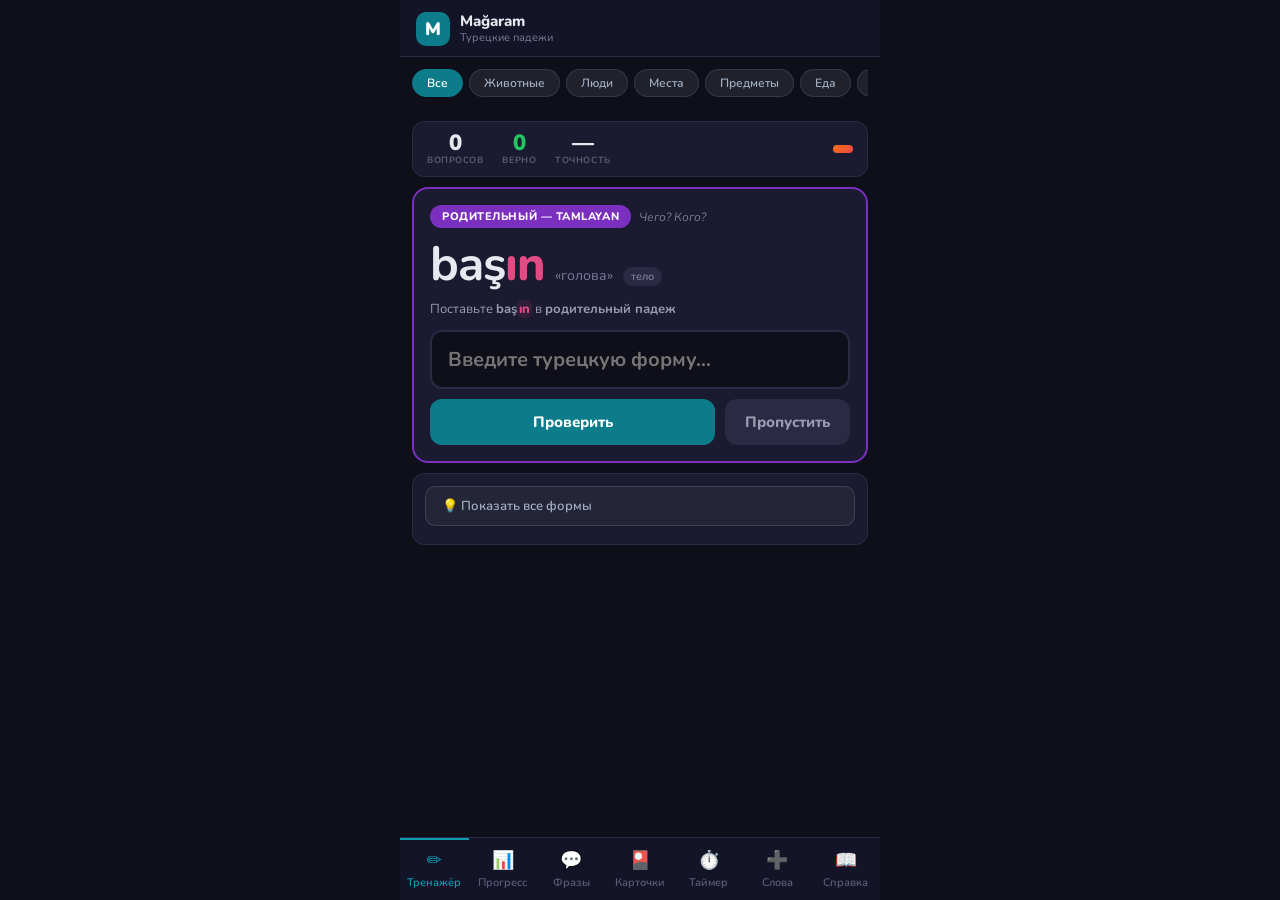
==== index.html @ 20ada618 "Add Flashcard & Timer pages, navigation buttons" ====
<!DOCTYPE html>
<html lang="ru">
<head>
  <meta charset="UTF-8">
  <meta name="viewport" content="width=device-width,initial-scale=1,viewport-fit=cover">
  <meta name="theme-color" content="#0d7c8a">
  <meta name="apple-mobile-web-app-capable" content="yes">
  <meta name="apple-mobile-web-app-status-bar-style" content="black-translucent">
  <meta name="apple-mobile-web-app-title" content="Türkçe">
  <meta name="description" content="Тренажёр турецких падежей с гармонией гласных">

  <link rel="manifest" href="manifest.json">
  <link rel="apple-touch-icon" href="icons/icon-192.png">
  <link rel="icon" href="icons/icon-192.png">

  <link rel="preconnect" href="https://fonts.googleapis.com">
  <link rel="preconnect" href="https://fonts.gstatic.com" crossorigin>
  <link href="https://fonts.googleapis.com/css2?family=Nunito:wght@400;600;700;800;900&display=swap" rel="stylesheet">

  <title>Mağaram</title>
  <link rel="stylesheet" href="style.css">
</head>
<body>
<div class="shell">

  <!-- HEADER -->
  <header class="app-header">
    <div class="logo">M</div>
    <div>
      <div class="app-title">Mağaram</div>
      <div class="app-sub">Турецкие падежи</div>
    </div>
  </header>

  <!-- ═══════════════ TRAINER ═══════════════ -->
  <div id="page-trainer" class="page">

    <!-- Category filter -->
    <div class="cat-filter" id="cat-filter"></div>

    <!-- Session bar -->
    <div class="session-bar">
      <div class="s-stat"><span class="s-num" id="s-total">0</span><span class="s-lbl">вопросов</span></div>
      <div class="s-stat"><span class="s-num c-ok" id="s-right">0</span><span class="s-lbl">верно</span></div>
      <div class="s-stat"><span class="s-num" id="s-acc">—</span><span class="s-lbl">точность</span></div>
      <span id="s-streak" class="streak"></span>
    </div>

    <!-- Question card -->
    <div class="question-card" id="question-card">
      <div class="case-badge-row">
        <span class="case-badge" id="case-badge">—</span>
        <span class="case-q" id="case-q"></span>
      </div>

      <div class="word-display">
        <span class="word-tr" id="word-tr"></span>
        <span class="word-ru" id="word-ru"></span>
        <span class="word-cat" id="word-cat"></span>
      </div>

      <p class="task-prompt" id="task-prompt"></p>

      <!-- Input phase -->
      <div class="input-area" id="input-area">
        <input type="text" id="answer-input" class="answer-input"
          placeholder="Введите турецкую форму…"
          autocomplete="off" autocorrect="off" autocapitalize="off" spellcheck="false">
        <div class="btn-row">
          <button class="btn btn-primary" id="btn-check">Проверить</button>
          <button class="btn btn-ghost" id="btn-skip">Пропустить</button>
        </div>
      </div>

      <!-- Result phase -->
      <div class="result-area" id="result-area" style="display:none">
        <div class="res-top">
          <span class="res-icon" id="res-icon"></span>
          <div>
            <div class="res-verdict" id="res-verdict"></div>
            <div class="res-your" id="res-your" style="display:none"></div>
            <div class="res-correct" id="res-correct"></div>
          </div>
        </div>
        <div class="rule-box" id="res-rule"></div>
        <button class="btn btn-primary btn-full" id="btn-next">Следующее слово →</button>
      </div>
    </div>

    <!-- Cheatsheet -->
    <div class="cheatsheet">
      <button class="cheat-toggle-btn" id="btn-cheat" onclick="toggleCheat()">💡 Показать все формы</button>
      <div id="cheat-body" style="display:none">
        <div class="cheat-title">Все формы этого слова</div>
        <div class="cheatsheet-grid" id="cheatsheet-grid"></div>
      </div>
    </div>

  </div><!-- /trainer -->

  <!-- ═══════════════ STATS ═══════════════ -->
  <div id="page-stats" class="page">
    <div class="page-title">Прогресс</div>

    <div class="summary-grid">
      <div class="sum-card"><span class="sum-num" id="st-total">0</span><span class="sum-lbl">Попыток</span></div>
      <div class="sum-card"><span class="sum-num c-ok" id="st-right">0</span><span class="sum-lbl">Верно</span></div>
      <div class="sum-card"><span class="sum-num" id="st-acc">0%</span><span class="sum-lbl">Точность</span></div>
    </div>

    <div>
      <div class="section-title">По падежам</div>
      <div class="case-bars" id="case-bars"></div>
    </div>

    <div>
      <div class="section-title">Последние попытки</div>
      <div class="history-list" id="history-list"></div>
    </div>

    <button class="btn btn-danger btn-full" id="btn-reset">Сбросить прогресс</button>
  </div>

  <!-- ═══════════════ REFERENCE ═══════════════ -->
  <div id="page-ref" class="page">
    <div class="page-title">Справочник</div>

    <!-- Инструкция -->
    <div class="ref-insight" id="ref-howto">
      <div class="ref-insight-title">📱 Как пользоваться приложением</div>
      <div class="ref-insight-body">
        <div class="ref-howto-tabs">
          <button class="ref-howto-tab active" onclick="showHowto('trainer',this)">✏️ Тренажёр</button>
          <button class="ref-howto-tab" onclick="showHowto('sent',this)">💬 Фразы</button>
          <button class="ref-howto-tab" onclick="showHowto('words',this)">➕ Слова</button>
          <button class="ref-howto-tab" onclick="showHowto('stats',this)">📊 Прогресс</button>
          <button class="ref-howto-tab" onclick="showHowto('ref',this)">📖 Справка</button>
        </div>

        <div class="ref-howto-panel" id="howto-trainer">
          <div class="ref-howto-step"><span class="ref-howto-num">1</span><span>Выберите <b>категорию слов</b> в горизонтальной полоске вверху (Все, Еда, Животные, Числа…). Можно листать.</span></div>
          <div class="ref-howto-step"><span class="ref-howto-num">2</span><span>Появится слово на русском и <b>падеж</b>, который нужно применить.</span></div>
          <div class="ref-howto-step"><span class="ref-howto-num">3</span><span>Введите форму слова на турецком и нажмите <b>Проверить</b> или клавишу Enter.</span></div>
          <div class="ref-howto-step"><span class="ref-howto-num">4</span><span>Приложение покажет, правильно ли, и отобразит правильный ответ с подсказкой.</span></div>
          <div class="ref-howto-step"><span class="ref-howto-num">5</span><span>Нажмите <b>Далее</b> для следующего слова. Карточка с результатом также переключается по Enter.</span></div>
          <div class="ref-howto-tip">💡 Статус сессии (количество попыток и точность) виден в полоске над карточкой.</div>
        </div>

        <div class="ref-howto-panel" id="howto-sent" style="display:none">
          <div class="ref-howto-step"><span class="ref-howto-num">1</span><span>Вкладка делится на два режима: <b>Фразы</b> и <b>Диалоги</b> — переключайте кнопками вверху.</span></div>
          <div class="ref-howto-step"><span class="ref-howto-num">2</span><span><b>Фразы:</b> выберите уровень (Все / Простые / Средние). Читайте русское предложение, переводите на турецкий.</span></div>
          <div class="ref-howto-step"><span class="ref-howto-num">3</span><span>После проверки показывается правильный перевод и <b>подсказка</b> о падежах.</span></div>
          <div class="ref-howto-step"><span class="ref-howto-num">4</span><span><b>Диалоги:</b> выберите тему (Отель, Кафе, Магазин, Аренда…). Отвечайте на турецкий вопрос на турецком.</span></div>
          <div class="ref-howto-step"><span class="ref-howto-num">5</span><span>Диалоги имитируют живые разговоры — полезно для подготовки к реальным ситуациям.</span></div>
          <div class="ref-howto-tip">💡 Регистр букв не важен — приложение принимает ответы без учёта заглавных букв.</div>
        </div>

        <div class="ref-howto-panel" id="howto-words" style="display:none">
          <div class="ref-howto-step"><span class="ref-howto-num">1</span><span>Здесь можно добавить <b>своё слово</b>: введите турецкий вариант, русский перевод и выберите категорию.</span></div>
          <div class="ref-howto-step"><span class="ref-howto-num">2</span><span>Свои слова автоматически <b>попадают в тренажёр</b> вместе со стандартными словами.</span></div>
          <div class="ref-howto-step"><span class="ref-howto-num">3</span><span>Добавленные слова хранятся в памяти устройства и не исчезают при перезагрузке.</span></div>
          <div class="ref-howto-tip">💡 Чтобы тренировать только свои слова — выберите в тренажёре категорию, которую вы указали.</div>
        </div>

        <div class="ref-howto-panel" id="howto-stats" style="display:none">
          <div class="ref-howto-step"><span class="ref-howto-num">1</span><span>Раздел <b>Прогресс</b> показывает вашу точность по каждому из шести падежей.</span></div>
          <div class="ref-howto-step"><span class="ref-howto-num">2</span><span>Зелёная полоска — процент правильных ответов. Чем длиннее, тем лучше усвоен падеж.</span></div>
          <div class="ref-howto-step"><span class="ref-howto-num">3</span><span>Ниже — лента последних попыток: зелёный кружок = правильно, красный = ошибка.</span></div>
          <div class="ref-howto-tip">💡 Статистика накапливается автоматически из тренажёра. Чем больше занимаетесь — тем точнее картина.</div>
        </div>

        <div class="ref-howto-panel" id="howto-ref" style="display:none">
          <div class="ref-howto-step"><span class="ref-howto-num">1</span><span>В этом разделе собраны <b>все грамматические таблицы</b>: гармония гласных, падежи, аффиксы, числа, местоимения.</span></div>
          <div class="ref-howto-step"><span class="ref-howto-num">2</span><span>Блок <b>«Как понимать падежи»</b> объясняет логику через три роли: кто действует, на что направлено, к кому направлено.</span></div>
          <div class="ref-howto-step"><span class="ref-howto-num">3</span><span>Блок <b>«Магазин»</b> содержит готовые фразы bu/bunu/buna с разбором формы alabilir miyim.</span></div>
          <div class="ref-howto-tip">💡 Используйте Справку как шпаргалку во время тренировки — она всегда в одном тапе.</div>
        </div>
      </div>
    </div>

    <!-- Гармония гласных -->
    <div>
      <div class="section-title">Гармония гласных</div>
      <div class="vowel-grid">
        <div class="vowel-box" style="border-color:#E74C3C;background:rgba(231,76,60,.1)">
          <div class="vowel-box-title" style="color:#E74C3C">Задние нескруглённые</div>
          <div class="vowel-pills">
            <span class="vpill" style="background:#E74C3C">a</span>
            <span class="vpill" style="background:#E74C3C">ı</span>
          </div>
        </div>
        <div class="vowel-box" style="border-color:#2980B9;background:rgba(41,128,185,.1)">
          <div class="vowel-box-title" style="color:#2980B9">Передние нескруглённые</div>
          <div class="vowel-pills">
            <span class="vpill" style="background:#2980B9">e</span>
            <span class="vpill" style="background:#2980B9">i</span>
          </div>
        </div>
        <div class="vowel-box" style="border-color:#27AE60;background:rgba(39,174,96,.1)">
          <div class="vowel-box-title" style="color:#27AE60">Задние скруглённые</div>
          <div class="vowel-pills">
            <span class="vpill" style="background:#27AE60">o</span>
            <span class="vpill" style="background:#27AE60">u</span>
          </div>
        </div>
        <div class="vowel-box" style="border-color:#8E44AD;background:rgba(142,68,173,.1)">
          <div class="vowel-box-title" style="color:#8E44AD">Передние скруглённые</div>
          <div class="vowel-pills">
            <span class="vpill" style="background:#8E44AD">ö</span>
            <span class="vpill" style="background:#8E44AD">ü</span>
          </div>
        </div>
      </div>
    </div>

    <!-- Как понимать падежи -->
    <div class="ref-insight">
      <div class="ref-insight-title">💡 Как понимать падежи</div>
      <div class="ref-insight-body">
        В турецком главное — не искать «русские падежи», а научиться видеть <b>три роли</b>:
        <div class="ref-roles">
          <div class="ref-role" style="border-color:#2B5BD7">
            <span class="ref-role-icon" style="background:#2B5BD7">①</span>
            <span><b>Кто действует</b> — именительный (без суффикса)</span>
          </div>
          <div class="ref-role" style="border-color:#C0392B">
            <span class="ref-role-icon" style="background:#C0392B">②</span>
            <span><b>На что направлено действие</b> — винительный <span class="ref-suf-chip">-(y)ı/i/u/ü</span></span>
          </div>
          <div class="ref-role" style="border-color:#1E8449">
            <span class="ref-role-icon" style="background:#1E8449">③</span>
            <span><b>К кому/чему направлено</b> — дательный, местный, исходный</span>
          </div>
        </div>
      </div>

      <div class="ref-insight-title" style="margin-top:14px">📌 Минимальный набор</div>
      <div class="ref-insight-body">
        Четыре падежа перекрывают большинство ситуаций:
        <table class="ref-min-table">
          <tr>
            <td><span class="rmt-badge" style="background:#2B5BD7">Именительный</span></td>
            <td class="rmt-suf">—</td>
            <td class="rmt-q">Кто? Что?</td>
            <td class="rmt-note">Подлежащее, начальная форма</td>
          </tr>
          <tr>
            <td><span class="rmt-badge" style="background:#7B2FBE">Родительный</span></td>
            <td class="rmt-suf">-ın/in/un/ün</td>
            <td class="rmt-q">Кого? Чего?</td>
            <td class="rmt-note">Принадлежность: <i>ev<b>in</b> kapısı</i></td>
          </tr>
          <tr>
            <td><span class="rmt-badge" style="background:#1E8449">Дательный</span></td>
            <td class="rmt-suf">-a/e</td>
            <td class="rmt-q">Кому? Куда?</td>
            <td class="rmt-note">Направление: <i>okul<b>a</b> gidiyorum</i></td>
          </tr>
          <tr>
            <td><span class="rmt-badge" style="background:#C0392B">Винительный</span></td>
            <td class="rmt-suf">-ı/i/u/ü</td>
            <td class="rmt-q">Кого? Что?</td>
            <td class="rmt-note">Определённый объект: <i>kita<b>bı</b> okudum</i></td>
          </tr>
        </table>
        <div class="ref-insight-tip">Местный (-da/-de) и исходный (-dan/-den) дополняют картину: <b>где</b> и <b>откуда</b>.</div>
      </div>
    </div>

    <!-- Падежи -->
    <div>
      <div class="section-title">Падежи</div>
      <div class="case-cards-ref">
        <div class="ref-card" style="border-color:#2B5BD7">
          <div class="ref-card-name" style="color:#2B5BD7">Именительный</div>
          <div class="ref-card-tr">Yalın</div>
          <div class="ref-card-suf">—</div>
          <div class="ref-card-q">Кто? Что?</div>
          <div class="ref-card-ex">
            <span class="ref-ex">kedi → <b>kedi</b></span>
            <span class="ref-ex">ev → <b>ev</b></span>
          </div>
        </div>
        <div class="ref-card" style="border-color:#7B2FBE">
          <div class="ref-card-name" style="color:#7B2FBE">Родительный</div>
          <div class="ref-card-tr">Tamlayan</div>
          <div class="ref-card-suf">-(n)ın/in/un/ün</div>
          <div class="ref-card-q">Чего? Кого?</div>
          <div class="ref-card-ex">
            <span class="ref-ex">kedi → <b>kedinin</b></span>
            <span class="ref-ex">araba → <b>arabanın</b></span>
          </div>
        </div>
        <div class="ref-card" style="border-color:#C0392B">
          <div class="ref-card-name" style="color:#C0392B">Винительный</div>
          <div class="ref-card-tr">Belirtme</div>
          <div class="ref-card-suf">-(y)ı/i/u/ü</div>
          <div class="ref-card-q">Кого? Что?</div>
          <div class="ref-card-ex">
            <span class="ref-ex">kedi → <b>kediyi</b></span>
            <span class="ref-ex">kitap → <b>kitabı</b></span>
          </div>
        </div>
        <div class="ref-card" style="border-color:#1E8449">
          <div class="ref-card-name" style="color:#1E8449">Дательный</div>
          <div class="ref-card-tr">Yönelme</div>
          <div class="ref-card-suf">-(y)a/e</div>
          <div class="ref-card-q">Кому? Куда?</div>
          <div class="ref-card-ex">
            <span class="ref-ex">ev → <b>eve</b></span>
            <span class="ref-ex">okul → <b>okula</b></span>
          </div>
        </div>
        <div class="ref-card" style="border-color:#B7770D">
          <div class="ref-card-name" style="color:#B7770D">Местный</div>
          <div class="ref-card-tr">Bulunma</div>
          <div class="ref-card-suf">-da/de/ta/te</div>
          <div class="ref-card-q">Где?</div>
          <div class="ref-card-ex">
            <span class="ref-ex">ev → <b>evde</b></span>
            <span class="ref-ex">okul → <b>okulda</b></span>
          </div>
        </div>
        <div class="ref-card" style="border-color:#1A7A8A">
          <div class="ref-card-name" style="color:#1A7A8A">Исходный</div>
          <div class="ref-card-tr">Uzaklaşma</div>
          <div class="ref-card-suf">-dan/den/tan/ten</div>
          <div class="ref-card-q">Откуда?</div>
          <div class="ref-card-ex">
            <span class="ref-ex">ev → <b>evden</b></span>
            <span class="ref-ex">okul → <b>okuldan</b></span>
          </div>
        </div>
      </div>
    </div>

    <!-- Таблица -->
    <div>
      <div class="section-title">Аффиксы по гласным</div>
      <table class="harmony-table">
        <thead>
          <tr>
            <th>Гласная</th><th style="color:#7B2FBE">Род.</th>
            <th style="color:#C0392B">Вин.</th><th style="color:#1E8449">Дат.</th>
            <th style="color:#B7770D">Мест.</th><th style="color:#1A7A8A">Исх.</th>
          </tr>
        </thead>
        <tbody>
          <tr><td class="ht-vowel" style="color:#E74C3C">a</td><td>-nın</td><td>-yı</td><td>-ya</td><td>-da</td><td>-dan</td></tr>
          <tr><td class="ht-vowel" style="color:#E74C3C">ı</td><td>-nın</td><td>-yı</td><td>-ya</td><td>-da</td><td>-dan</td></tr>
          <tr><td class="ht-vowel" style="color:#2980B9">e</td><td>-nin</td><td>-yi</td><td>-ye</td><td>-de</td><td>-den</td></tr>
          <tr><td class="ht-vowel" style="color:#2980B9">i</td><td>-nin</td><td>-yi</td><td>-ye</td><td>-de</td><td>-den</td></tr>
          <tr><td class="ht-vowel" style="color:#27AE60">o</td><td>-nun</td><td>-yu</td><td>-ya</td><td>-da</td><td>-dan</td></tr>
          <tr><td class="ht-vowel" style="color:#27AE60">u</td><td>-nun</td><td>-yu</td><td>-ya</td><td>-da</td><td>-dan</td></tr>
          <tr><td class="ht-vowel" style="color:#8E44AD">ö</td><td>-nün</td><td>-yü</td><td>-ye</td><td>-de</td><td>-den</td></tr>
          <tr><td class="ht-vowel" style="color:#8E44AD">ü</td><td>-nün</td><td>-yü</td><td>-ye</td><td>-de</td><td>-den</td></tr>
        </tbody>
      </table>
      <p style="font-size:11px;color:#5a5a7a;margin-top:6px">* Буфер н/й добавляется если основа на гласную</p>
    </div>

    <!-- Буферные -->
    <div>
      <div class="section-title">Буферные согласные и озвончение</div>
      <div class="buf-grid">
        <div class="buf-item">
          <div class="buf-rule">Основа на гласную + Вин./Дат. → буфер Й</div>
          <div class="buf-ex">araba → arabay<b>a</b> | kedi → kediy<b>e</b></div>
        </div>
        <div class="buf-item">
          <div class="buf-rule">Основа на гласную + Род. → буфер Н</div>
          <div class="buf-ex">kedi → kedi<b>n</b>in | araba → araba<b>n</b>ın</div>
        </div>
        <div class="buf-item">
          <div class="buf-rule">Озвончение: ç→c, p→b, t→d</div>
          <div class="buf-ex">kitap → kita<b>b</b>a | ağaç → ağa<b>c</b>a</div>
        </div>
        <div class="buf-item" style="border-left-color:#B7770D">
          <div class="buf-rule">После глухих (ç,f,h,k,p,s,ş,t) → т вместо д</div>
          <div class="buf-ex">kitap → kita<b>p</b>ta | sepet → sepe<b>t</b>te</div>
        </div>
      </div>
    </div>

    <!-- Алгоритм подстановки -->
    <div class="ref-insight">
      <div class="ref-insight-title">🧠 Как подставить правильный падеж</div>
      <div class="ref-insight-body">
        Действуйте как алгоритм:
        <div class="ref-algo">
          <div class="ref-algo-step">
            <span class="ref-algo-num">1</span>
            <span>Найдите <b>сказуемое</b> (глагол).</span>
          </div>
          <div class="ref-algo-step">
            <span class="ref-algo-num">2</span>
            <div>Спросите себя:
              <div class="ref-algo-qs">
                <div class="ref-algo-q"><span class="ref-q-chip" style="background:#2B5BD7">Кто делает?</span> → <b>именительный</b> (без суффикса)</div>
                <div class="ref-algo-q"><span class="ref-q-chip" style="background:#C0392B">Читать что? Видеть кого?</span> → <b>винительный</b></div>
                <div class="ref-algo-q"><span class="ref-q-chip" style="background:#1E8449">Дать кому? Идти куда?</span> → <b>дательный</b></div>
                <div class="ref-algo-q"><span class="ref-q-chip" style="background:#7B2FBE">Чья это вещь?</span> → <b>родительный</b></div>
              </div>
            </div>
          </div>
        </div>
        <div class="ref-algo-example">
          <div class="ref-algo-ex-title">Пример: «Я даю книгу другу»</div>
          <div class="ref-algo-ex-row">
            <span class="ref-ex-pill" style="background:rgba(43,91,215,.2);border-color:#2B5BD7">Я даю → <b>ben</b> <span style="color:#718096">(im.)</span></span>
            <span class="ref-ex-pill" style="background:rgba(192,57,43,.2);border-color:#C0392B">книгу → <b>kitabı</b> <span style="color:#718096">(vin.)</span></span>
            <span class="ref-ex-pill" style="background:rgba(30,132,73,.2);border-color:#1E8449">другу → <b>arkadaşa</b> <span style="color:#718096">(dat.)</span></span>
          </div>
          <div class="ref-algo-ex-result">Ben kita<b style="color:#f59e0b">bı</b> arkada<b style="color:#f59e0b">şa</b> veriyorum.</div>
        </div>
      </div>
    </div>

    <!-- Шаблоны -->
    <div class="ref-insight">
      <div class="ref-insight-title">📋 Готовые шаблоны</div>
      <div class="ref-insight-body">
        <div class="ref-tpl-list">
          <div class="ref-tpl">
            <div class="ref-tpl-head"><span class="rmt-badge" style="background:#7B2FBE">Родительный</span> — чья вещь?</div>
            <div class="ref-tpl-formula"><span class="ref-formula-chip">X-in Y-i</span> → «Y X-а»</div>
            <div class="ref-tpl-ex"><i>ev<b>in</b> kapısı</i> — «дверь дома»</div>
          </div>
          <div class="ref-tpl">
            <div class="ref-tpl-head"><span class="rmt-badge" style="background:#1E8449">Дательный</span> — направление</div>
            <div class="ref-tpl-formula"><span class="ref-formula-chip">X-e/a gidiyorum</span> → «иду в X»</div>
            <div class="ref-tpl-ex"><i>okul<b>a</b> gidiyorum</i> — «иду в школу»</div>
          </div>
          <div class="ref-tpl">
            <div class="ref-tpl-head"><span class="rmt-badge" style="background:#C0392B">Винительный</span> — определённый объект</div>
            <div class="ref-tpl-formula"><span class="ref-formula-chip">X-i görmek</span> → «видеть X»</div>
            <div class="ref-tpl-ex"><i>Ahmet'<b>i</b> gördüm</i> — «я видел Ахмета»</div>
          </div>
        </div>
        <div class="ref-insight-tip">Если объект неопределённый (какая-то книга вообще) — суффикса нет: <i>kitap görüyorum</i> — «вижу книгу (какую-то)».</div>
      </div>
    </div>

    <!-- Слух -->
    <div class="ref-insight">
      <div class="ref-insight-title">👂 Как привыкнуть на слух</div>
      <div class="ref-insight-body">
        Ловите суффиксы в речи:
        <div class="ref-ear-list">
          <div class="ref-ear-row">
            <span class="ref-ear-chip" style="background:rgba(192,57,43,.2);color:#fc8181;border-color:#C0392B">‑ı/‑i/‑u/‑ü</span>
            <span>→ «кого/что именно» — <b>винительный</b></span>
          </div>
          <div class="ref-ear-row">
            <span class="ref-ear-chip" style="background:rgba(30,132,73,.2);color:#68d391;border-color:#1E8449">‑a/‑e/‑ya/‑ye</span>
            <span>→ «кому/куда» — <b>дательный</b></span>
          </div>
          <div class="ref-ear-row">
            <span class="ref-ear-chip" style="background:rgba(123,47,190,.2);color:#d6bcfa;border-color:#7B2FBE">‑ın/‑in/‑un/‑ün</span>
            <span>→ «кого/чья» — <b>родительный</b></span>
          </div>
          <div class="ref-ear-row">
            <span class="ref-ear-chip" style="background:rgba(183,119,13,.2);color:#f6ad55;border-color:#B7770D">‑da/‑de/‑ta/‑te</span>
            <span>→ «где» — <b>местный</b></span>
          </div>
          <div class="ref-ear-row">
            <span class="ref-ear-chip" style="background:rgba(26,122,138,.2);color:#81e6d9;border-color:#1A7A8A">‑dan/‑den</span>
            <span>→ «откуда» — <b>исходный</b></span>
          </div>
        </div>
        <div class="ref-insight-tip">Последовательность <b>‑ın/‑in…‑ı/‑i</b> — всегда «чья-то вещь»: <i>arkadaşımın araba<b>sı</b></i> — «машина моего друга».</div>
      </div>
    </div>

    <!-- Числа -->
    <div class="ref-insight">
      <div class="ref-insight-title">🔢 Числа</div>
      <div class="ref-insight-body">
        <table class="ref-min-table">
          <tr><td colspan="2" style="color:#888;font-size:11px;padding-bottom:4px">Единицы и десятки</td></tr>
          <tr><td>1 — <b>bir</b></td><td>10 — <b>on</b></td></tr>
          <tr><td>2 — <b>iki</b></td><td>20 — <b>yirmi</b></td></tr>
          <tr><td>3 — <b>üç</b></td><td>30 — <b>otuz</b></td></tr>
          <tr><td>4 — <b>dört</b></td><td>40 — <b>kırk</b></td></tr>
          <tr><td>5 — <b>beş</b></td><td>50 — <b>elli</b></td></tr>
          <tr><td>6 — <b>altı</b></td><td>60 — <b>altmış</b></td></tr>
          <tr><td>7 — <b>yedi</b></td><td>70 — <b>yetmiş</b></td></tr>
          <tr><td>8 — <b>sekiz</b></td><td>80 — <b>seksen</b></td></tr>
          <tr><td>9 — <b>dokuz</b></td><td>90 — <b>doksan</b></td></tr>
          <tr><td colspan="2">100 — <b>yüz</b> &nbsp;|&nbsp; 1000 — <b>bin</b> &nbsp;|&nbsp; 1 000 000 — <b>milyon</b></td></tr>
        </table>
        <div class="ref-insight-tip" style="margin-top:8px">
          Порядковые: +<b>-ıncı/inci/uncu/üncü</b> &nbsp;→ &nbsp;<i>birinci, ikinci, üçüncü, dördüncü, beşinci…</i><br>
          Дробные: <b>buçuk</b> (половина) &nbsp;→ &nbsp;<i>iki buçuk</i> = 2½<br>
          Примерно: <b>yaklaşık</b> &nbsp;→ &nbsp;<i>yaklaşık elli lira</i>
        </div>
      </div>
    </div>

    <!-- Указательные местоимения -->
    <div class="ref-insight">
      <div class="ref-insight-title">👉 Указательные местоимения</div>
      <div class="ref-insight-body">
        <table class="ref-min-table">
          <thead><tr><th>Форма</th><th>Значение</th><th>Мн. число</th></tr></thead>
          <tr>
            <td><span class="rmt-badge" style="background:#2B5BD7">bu</span></td>
            <td>это (рядом)</td>
            <td><b>bunlar</b></td>
          </tr>
          <tr>
            <td><span class="rmt-badge" style="background:#1E8449">şu</span></td>
            <td>то (недалеко)</td>
            <td><b>şunlar</b></td>
          </tr>
          <tr>
            <td><span class="rmt-badge" style="background:#B7770D">o</span></td>
            <td>тот (далеко) / он/она</td>
            <td><b>onlar</b></td>
          </tr>
        </table>
        <div class="ref-insight-tip" style="margin-top:8px">
          С суффиксами падежа: <br>
          <b>bu</b> → <b>bunu</b> (вин.) &nbsp;|&nbsp; <b>buna</b> (дат.) &nbsp;|&nbsp; <b>bunda</b> (мест.) &nbsp;|&nbsp; <b>bundan</b> (исх.)<br>
          <b>Правило:</b> если рядом стоит существительное — падеж ставится на него, <i>bu</i> остаётся без суффикса.<br>
          <span style="color:#fc8181">✗</span> <i>bunu ürünü</i> &nbsp;|&nbsp; <span style="color:#68d391">✓</span> <i>bu ürünü</i> (вин.) &nbsp;|&nbsp; <span style="color:#68d391">✓</span> <i>bunu</i> (вин., без сущ.)
        </div>
      </div>
    </div>

    <!-- Личные местоимения -->
    <div class="ref-insight">
      <div class="ref-insight-title">🙋 Личные местоимения</div>
      <div class="ref-insight-body">
        <table class="ref-min-table">
          <thead><tr><th>Лицо</th><th>Им.</th><th style="color:#C0392B">Вин.</th><th style="color:#1E8449">Дат.</th></tr></thead>
          <tr><td>Я</td><td><b>ben</b></td><td style="color:#C0392B"><b>beni</b></td><td style="color:#1E8449"><b>bana</b></td></tr>
          <tr><td>Ты</td><td><b>sen</b></td><td style="color:#C0392B"><b>seni</b></td><td style="color:#1E8449"><b>sana</b></td></tr>
          <tr><td>Он/она</td><td><b>o</b></td><td style="color:#C0392B"><b>onu</b></td><td style="color:#1E8449"><b>ona</b></td></tr>
          <tr><td>Мы</td><td><b>biz</b></td><td style="color:#C0392B"><b>bizi</b></td><td style="color:#1E8449"><b>bize</b></td></tr>
          <tr><td>Вы</td><td><b>siz</b></td><td style="color:#C0392B"><b>sizi</b></td><td style="color:#1E8449"><b>size</b></td></tr>
          <tr><td>Они</td><td><b>onlar</b></td><td style="color:#C0392B"><b>onları</b></td><td style="color:#1E8449"><b>onlara</b></td></tr>
        </table>
      </div>
    </div>

    <!-- Вопрос mı/mi -->
    <div class="ref-insight">
      <div class="ref-insight-title">❓ Вопросительные частицы mı / mi / mu / mü</div>
      <div class="ref-insight-body">

        <div class="ref-insight-tip" style="margin-bottom:10px;border-left-color:#63b3ed;background:rgba(99,179,237,.08);color:#bee3f8">
          В русском уточняющий вопрос («да/нет?») строится <b>интонацией</b>.<br>
          В турецком — частицей <b>mı/mi/mu/mü</b>, которая пишется отдельно и подчиняется гармонии гласных.
        </div>

        <table class="ref-min-table">
          <thead><tr><th>Гласные слова</th><th>Частица</th><th>Пример</th></tr></thead>
          <tr><td>Мягкие: <b style="color:#fc8181">e, i</b></td><td><b>mi</b></td><td><i>Bu senin <b>mi</b>? — Это твоё?</i></td></tr>
          <tr><td>Мягкие: <b style="color:#fc8181">ö, ü</b></td><td><b>mü</b></td><td><i>Ev güzel <b>mü</b>?</i></td></tr>
          <tr><td>Твёрдые: <b style="color:#f6ad55">a, ı</b></td><td><b>mı</b></td><td><i>Anne avukat <b>mı</b>?</i></td></tr>
          <tr><td>Твёрдые: <b style="color:#f6ad55">o, u</b></td><td><b>mu</b></td><td><i>Doktor burada <b>mu</b>?</i></td></tr>
        </table>

        <div style="margin-top:12px;font-size:13px;color:#cbd5e0">
          <b>Прямые вопросы</b> — через вопросительные слова (kim, ne, nerede…):<br>
          <div style="margin:4px 0 8px 8px;color:#a0aec0">
            Bu <b>kim</b>? — Кто это? &nbsp;|&nbsp; Bu <b>kimin</b>? — Это чьё?<br>
            Bu Lena <b>mı</b>? — Это Лена? &nbsp;|&nbsp; Bu senin <b>mi</b>? — Это твоё?
          </div>
          <b>Выбор из двух</b> — оба варианта с частицей, разделяются <b>yoksa / veya</b>:<br>
          <div style="margin:4px 0 0 8px;color:#a0aec0">
            Bu senin <b>mi</b> yoksa benim <b>mi</b>? — Это твоё или моё?
          </div>
        </div>

        <div class="ref-insight-tip" style="margin-top:10px">
          <b>Evet</b> + повтор: <i>Anne avukat mı? — Evet, avukat.</i><br>
          <b>Hayır, değil</b>: <i>Hayır, avukat değil.</i> (değil = не является)
        </div>
      </div>
    </div>

    <!-- bu/bunu/buna в контексте -->
    <div class="ref-insight">
      <div class="ref-insight-title">🛒 bu / bunu / buna — в магазине</div>
      <div class="ref-insight-body">
        <div class="ref-tpl-list">
          <div class="ref-tpl">
            <div class="ref-tpl-head">Взять <b>это</b> (без сущ.)</div>
            <div class="ref-tpl-ex"><i><b>Bunu</b> alabilir miyim?</i> — Можно взять это?</div>
          </div>
          <div class="ref-tpl">
            <div class="ref-tpl-head">Взять <b>этот</b> товар/лекарство</div>
            <div class="ref-tpl-ex"><i>Bu ürün<b>ü</b> alabilir miyim?</i> / <i>Bu ilac<b>ı</b> alabilir miyim?</i></div>
          </div>
          <div class="ref-tpl">
            <div class="ref-tpl-head">Посмотреть <b>это</b> (без сущ.)</div>
            <div class="ref-tpl-ex"><i><b>Buna</b> bakabilir miyim?</i> — Можно посмотреть это?</div>
          </div>
          <div class="ref-tpl">
            <div class="ref-tpl-head">Посмотреть <b>этот</b> товар</div>
            <div class="ref-tpl-ex"><i>Bu ürün<b>e</b> bakabilir miyim?</i></div>
          </div>
        </div>
        <div class="ref-insight-tip">
          Разбор <b>alabilir miyim</b>: al + <span style="color:#f6ad55">a</span>bil + ir + <span style="color:#f6ad55">mi</span> + y + im<br>
          <i>al</i> = брать &nbsp;|&nbsp; <i>-abil-</i> = мочь &nbsp;|&nbsp; <i>-ir</i> = настоящее &nbsp;|&nbsp; <i>mi</i> = вопрос &nbsp;|&nbsp; <i>-yim</i> = я
        </div>
      </div>
    </div>

    <!-- Глухие/звонкие + чередование согласных -->
    <div class="ref-insight">
      <div class="ref-insight-title">🔉 Чередование согласных (оглушение)</div>
      <div class="ref-insight-body">
        <div style="display:flex;gap:16px;margin-bottom:10px">
          <div>Глухие: <b style="color:#fc8181">ç f h k p s ş t</b></div>
          <div>Звонкие: <b>b c d g ğ j l m n r v y z</b></div>
        </div>
        <table class="ref-min-table" style="margin-bottom:10px">
          <thead><tr><th>Глухая</th><th>→</th><th>Звонкая</th></tr></thead>
          <tr><td><b style="color:#fc8181">k</b></td><td>→</td><td><b>g, ğ</b></td></tr>
          <tr><td><b style="color:#fc8181">p</b></td><td>→</td><td><b>b</b></td></tr>
          <tr><td><b style="color:#fc8181">ç</b></td><td>→</td><td><b>c</b></td></tr>
          <tr><td><b style="color:#fc8181">t</b></td><td>→</td><td><b>d</b></td></tr>
        </table>
        <div class="ref-insight-tip" style="border-left-color:#fc8181;background:rgba(252,129,129,.08);color:#feb2b2;margin-bottom:10px">
          Меняются <b>только перед гласными</b> и не во всех словах.<br>
          Существует группа слов-исключений, в которых они меняются.
        </div>
        <table class="ref-min-table">
          <thead><tr><th>Основа</th><th>Пример</th><th>Что происходит</th></tr></thead>
          <tr><td>kita<b style="color:#fc8181">p</b> — книга</td><td>kita<b style="color:#68d391">b</b>ım</td><td>моя книга (<b>p→b</b>)</td></tr>
          <tr><td>çocu<b style="color:#fc8181">k</b> — ребёнок</td><td>çocuğ<b style="color:#68d391">u</b>m</td><td>мой ребёнок (<b>k→ğ</b>)</td></tr>
          <tr><td>çiçe<b style="color:#fc8181">k</b> — цветок</td><td>çiçeğ<b style="color:#68d391">i</b>m</td><td>мой цветок (<b>k→ğ</b>)</td></tr>
          <tr><td>bor<b style="color:#fc8181">ç</b> — долг</td><td>bor<b style="color:#68d391">c</b>um</td><td>мой долг (<b>ç→c</b>)</td></tr>
          <tr><td>ren<b style="color:#fc8181">k</b> — цвет (искл.)</td><td>ren<b style="color:#68d391">g</b>i</td><td>его цвет (<b>k→g</b>, исключение)</td></tr>
          <tr><td>ta<b style="color:#fc8181">t</b> — вкус</td><td>yemek ta<b style="color:#68d391">d</b>ı</td><td>вкус блюда (<b>t→d</b>)</td></tr>
        </table>
        <div class="ref-insight-tip" style="margin-top:8px">
          <b>kita<span style="color:#fc8181">p</span></b> — книга &nbsp;→&nbsp; kita<b style="color:#68d391">b</b>ım (p→b перед -ım), kita<b style="color:#68d391">b</b>a (дат.), kita<b style="color:#68d391">b</b>ın (род.)<br>
          Но: kita<b style="color:#fc8181">p</b>lar (мн. ч.) — перед согласной не меняется.
        </div>
      </div>
    </div>

    <!-- var / yok -->
    <div class="ref-insight">
      <div class="ref-insight-title">✅ var и yok — есть / нет</div>
      <div class="ref-insight-body">
        <div class="ref-insight-tip" style="border-left-color:#68d391;background:rgba(104,211,145,.08);color:#9ae6b4;margin-bottom:10px">
          <b>var</b> используется только в 2 случаях:<br>
          1. Когда говорим о том, что <b>имеем</b>.<br>
          2. Когда говорим о том, <b>сколько</b> имеем.<br>
          Когда описываем объект (цвет, модель…) — <b>var можно опустить</b>.
        </div>
        <table class="ref-min-table">
          <thead><tr><th>Случай</th><th>Вопрос</th><th>Ответ</th></tr></thead>
          <tr>
            <td>Есть ли?</td>
            <td><i>Senin araba<b>n</b> var mı?</i></td>
            <td><i>Evet, benim araba<b>m</b> var.</i></td>
          </tr>
          <tr>
            <td>Сколько?</td>
            <td><i>Senin <b>kaç</b> araba<b>n</b> var?</i></td>
            <td><i>Benim <b>2</b> araba<b>m</b> var.</i></td>
          </tr>
          <tr>
            <td>Описание</td>
            <td><i>Senin araban <b>siyah</b> mı?</i></td>
            <td><i>Evet, benim arabam siyah.</i> (var опущен)</td>
          </tr>
        </table>
        <div class="ref-insight-tip" style="margin-top:8px">
          <b>ad, soyad, yaş</b> — нельзя спрашивать «есть ли?», так как имя/фамилия/возраст есть у всех.<br>
          Спрашивайте: Senin yaş<b>ın</b> <b>kaç</b>? (kaç стоит <b>после</b> для возраста)
        </div>
      </div>
    </div>

    <!-- kaç -->
    <div class="ref-insight">
      <div class="ref-insight-title">🔢 kaç — сколько?</div>
      <div class="ref-insight-body">
        <div class="ref-insight-tip" style="margin-bottom:10px">
          <b>kaç</b> стоит <b>перед существительным</b> (как числительное), кроме возраста.<br>
          Когда есть числительное — сущ. во множественном не используем.
        </div>
        <table class="ref-min-table">
          <thead><tr><th>Вопрос</th><th>Ответ</th><th>Перевод</th></tr></thead>
          <tr>
            <td><i>Senin <b>kaç</b> çocuklar<b>ın</b> var?</i></td>
            <td><i>Benim <b>2</b> çocuğ<b>um</b> var.</i></td>
            <td>Сколько детей? — 2 ребёнка.</td>
          </tr>
          <tr>
            <td><i>Senin <b>kaç</b> kart<b>ın</b> var?</i></td>
            <td><i>Benim <b>3</b> kart<b>ım</b> var.</i></td>
            <td>Сколько карт? — 3 карты.</td>
          </tr>
          <tr>
            <td><i>Senin yaş<b>ın</b> kaç?</i></td>
            <td><i>Benim yaş<b>ım</b> 27.</i></td>
            <td>Сколько лет? — 27.</td>
          </tr>
          <tr>
            <td><i>Senin <b>kaç</b> para<b>n</b> var?</i></td>
            <td><i>Benim 4 bin ruble<b>m</b> var.</i></td>
            <td>Сколько денег? — 4 тыс. руб.</td>
          </tr>
        </table>
        <div class="ref-insight-tip" style="margin-top:8px">
          При ответе слово «деньги» (<i>para</i>) выпадает — остаются количество + валюта с притяж. аффиксом.<br>
          1 <b>mal</b> = 1 товар &nbsp;|&nbsp; 10 <b>mal</b> = 10 товаров &nbsp;|&nbsp; 5 <b>erkek</b> = 5 мужчин &nbsp;— сущ. без мн. ч.
        </div>
      </div>
    </div>

    <!-- mi позиция -->
    <div class="ref-insight">
      <div class="ref-insight-title">📌 Позиция частицы mı/mi в предложении</div>
      <div class="ref-insight-body">
        <div class="ref-insight-tip" style="margin-bottom:10px">
          Частица стоит <b>после уточняемого слова</b>. Носители языка могут ставить в конец — оба варианта верны.
        </div>
        <table class="ref-min-table">
          <thead><tr><th>Что уточняем?</th><th>Форма 1 (грамматически верна)</th><th>Форма 2 (разговорная)</th></tr></thead>
          <tr>
            <td>Есть ли квартира?</td>
            <td><i>Senin <b>2 mi</b> dairen var?</i></td>
            <td><i>Senin 2 dairen <b>var mı</b>?</i></td>
          </tr>
          <tr>
            <td>2 ли квартиры?</td>
            <td><i>Senin <b>2 mi</b> dairen var?</i></td>
            <td><i>Senin 2 dairen var <b>mı</b>?</i></td>
          </tr>
        </table>
        <div class="ref-insight-tip" style="margin-top:8px">
          <i>Senin dairen <b>var mı</b>?</i> — У тебя <b>есть</b> квартира?<br>
          <i>Evet, benim daire<b>m var</b>.</i> — Да, у меня <b>есть</b> квартира.<br>
          <i>Senin <b>kaç</b> dairen var?</i> — <b>Сколько</b> у тебя квартир?<br>
          <i>Benim <b>2</b> daire<b>m</b> var.</i> — У меня <b>2</b> квартиры.
        </div>
      </div>
    </div>

    <!-- Прилагательное перед/после сущ. -->
    <div class="ref-insight">
      <div class="ref-insight-title">🌏 Прилагательное: до сущ. или после?</div>
      <div class="ref-insight-body">
        <table class="ref-min-table">
          <thead><tr><th>Турецкий</th><th>Русский</th><th>Роль</th></tr></thead>
          <tr>
            <td><i>bu <b>yeşil</b> kitap</i></td>
            <td>эта <b>зелёная</b> книга</td>
            <td>Дополнение (прил. <b>до</b> сущ.)</td>
          </tr>
          <tr>
            <td><i>bu kitap <b>yeşil</b></i></td>
            <td>эта книга <b>зелёная</b></td>
            <td>Определение (прил. <b>после</b> сущ.)</td>
          </tr>
        </table>
        <div class="ref-insight-tip" style="margin-top:8px">
          В обоих языках эти роли совпадают — разница лишь в порядке слов.<br>
          Турецкое прилагательное всегда стоит <b>до</b> существительного, не согласуется с ним.
        </div>
      </div>
    </div>


    <!-- ═══ БЛОК: ПРАВИЛО ПАДЕЖЕЙ (ILAÇ) ═══ -->
    <div class="ref-section">
      <div class="ref-title">💊 Падежи: к существительному или местоимению?</div>
      <div class="ref-body">
        <div class="ref-insight-tip" style="margin-bottom:10px">
          Падежные окончания добавляются к <b>существительному</b>, если оно есть в предложении.<br>
          Если существительного нет — окончание добавляется к <b>указательному местоимению</b> (bu, şu, o).<br>
          <b>Нельзя</b> добавлять окончания одновременно и к местоимению, и к существительному!
        </div>
        <table class="ref-table">
          <tr><th>Конструкция</th><th>alabilir miyim?<br><small>(могу купить?)</small></th><th>bakabilir miyim?<br><small>(могу посмотреть?)</small></th></tr>
          <tr><td>только местоимение</td><td><b>bunu</b> alabilir miyim?</td><td><b>buna</b> bakabilir miyim?</td></tr>
          <tr><td>+ существительное</td><td>bu ürün<b>ü</b> alabilir miyim?</td><td>bu ürün<b>e</b> bakabilir miyim?</td></tr>
          <tr><td>+ существительное</td><td>bu ilac<b>ı</b> alabilir miyim?</td><td>bu ilac<b>a</b> bakabilir miyim?</td></tr>
        </table>
        <div class="ref-insight-tip" style="margin-top:10px">
          <b>Разбор: al · a · bil · ir · mi · y · im?</b><br>
          <table class="ref-table" style="margin-top:6px">
            <tr><th>Часть</th><th>Значение</th></tr>
            <tr><td><b>al</b></td><td>корень глагола almak (купить, взять)</td></tr>
            <tr><td><b>a</b></td><td>промежуточная гласная</td></tr>
            <tr><td><b>bil</b></td><td>корень bilmek (знать) → суффикс возможности</td></tr>
            <tr><td><b>ir</b></td><td>окончание настоящего-будущего времени</td></tr>
            <tr><td><b>mi</b></td><td>вопросительная частица</td></tr>
            <tr><td><b>y</b></td><td>промежуточная согласная (между гласными)</td></tr>
            <tr><td><b>im</b></td><td>1-е лицо (ben — я)</td></tr>
          </table>
        </div>
      </div>
    </div>

    <!-- ═══ БЛОК: KAÇ VS NE KADAR ═══ -->
    <div class="ref-section">
      <div class="ref-title">🔢 kaç vs ne kadar — в чём разница?</div>
      <div class="ref-body">
        <table class="ref-table">
          <tr><th></th><th>kaç</th><th>ne kadar</th></tr>
          <tr><td><b>Когда</b></td><td>исчисляемые вещи (поштучно)</td><td>неисчисляемые / время / расстояние / деньги / объём / степень</td></tr>
          <tr><td><b>Примеры</b></td><td>Kaç elma yedin?<br><small>Сколько яблок съел?</small><br>Kaç kişi geldi?<br><small>Сколько человек пришло?</small><br>Kaç kitap var?<br><small>Сколько книг есть?</small></td><td>Ne kadar su içtin?<br><small>Сколько воды выпил?</small><br>Ne kadar zaman kaldı?<br><small>Сколько времени осталось?</small><br>Ne kadar yedin?<br><small>Сколько ты поел?</small></td></tr>
          <tr><td><b>Позиция</b></td><td>обычно перед существительным</td><td>с неисчисл. сущ. или как наречие меры/степени</td></tr>
        </table>
        <div class="ref-insight-tip" style="margin-top:8px">
          Думай так: <b>kaç</b> = «сколько штук?» (можно посчитать),<br>
          <b>ne kadar</b> = «сколько?» когда считать нельзя или говорим о степени.
        </div>
      </div>
    </div>

    <div style="height:8px"></div>
  </div><!-- /ref -->

  <!-- ═══════════════ SENTENCES ═══════════════ -->
  <div id="page-sent" class="page">
    <div class="page-title">Предложения</div>

    <!-- ═══════════════════════════════════════════════════════════════════════════ -->
<!-- FLASHCARD PAGE -->
<!-- ═══════════════════════════════════════════════════════════════════════════ -->
<div id="page-flashcard" class="page">
  <div style="padding: 12px; display: flex; flex-direction: column; gap: 12px;">
    
    <!-- Session bar -->
    <div class="session-bar">
      <div class="s-stat"><span class="s-num" id="fc-total">0</span><span class="s-lbl">попыток</span></div>
      <div class="s-stat"><span class="s-num c-ok" id="fc-right">0</span><span class="s-lbl">верно</span></div>
      <div class="s-stat"><span class="s-num c-warn" id="fc-acc">—</span><span class="s-lbl">точность</span></div>
    </div>
    
    <!-- Flashcard -->
    <div id="flashcard" class="flashcard-card" onclick="flipCard()"></div>
    
    <!-- Buttons -->
    <div class="btn-row">
      <button class="btn btn-ghost" onclick="markWrong()">❌ Не знаю</button>
      <button class="btn btn-primary" onclick="markCorrect()">✅ Знаю</button>
    </div>
    
  </div>
</div>

<!-- ═══════════════════════════════════════════════════════════════════════════ -->
<!-- TIMER PAGE -->
<!-- ═══════════════════════════════════════════════════════════════════════════ -->
<div id="page-timer" class="page">
  <div style="padding: 12px; display: flex; flex-direction: column; gap: 12px;">
    
    <!-- Timer bar -->
    <div class="session-bar">
      <div class="s-stat"><span class="s-num c-err" id="timer-time">60s</span><span class="s-lbl">осталось</span></div>
      <div class="s-stat"><span class="s-num c-ok" id="timer-score">0/0</span><span class="s-lbl">счёт</span></div>
    </div>
    
    <!-- Question card -->
    <div class="question-card">
      <div class="word-display">
        <span class="word-tr" id="timer-word-tr">kedi</span>
        <span class="word-ru" id="timer-word-ru">«кошка»</span>
      </div>
      <div class="task-prompt">Поставьте в <b id="timer-case-name">винительный</b> падеж</div>
      
      <!-- Input -->
      <div id="timer-input-area" class="input-area">
        <input type="text" id="timer-answer" class="answer-input" placeholder="Введите форму...">
      </div>
      
      <!-- Result -->
      <div id="timer-result-area" style="display: none;" class="result-area res-ok">
        <div class="res-verdict ok">Время вышло!</div>
        <div class="res-correct" id="timer-final-score">0/0</div>
        <button class="btn btn-primary btn-full" onclick="startTimer()">🔄 Начать заново</button>
      </div>
    </div>
    
    <button class="btn btn-primary btn-full" onclick="startTimer()" id="timer-start-btn">▶️ Старт</button>
  </div>
</div>

    <!-- Mode switch: Фразы / Диалоги -->
    <div class="mode-switch">
      <button class="mode-btn active" id="mode-phrases">Фразы</button>
      <button class="mode-btn" id="mode-dialogs">Диалоги</button>
    </div>

    <!-- === PHRASES SECTION === -->
    <div id="phrases-section">
    <!-- Topic filter -->
    <div class="cat-filter" id="sent-topic-filter"></div>

    <!-- Level filter -->
    <div class="sent-filter">
      <button class="sent-lvl active" id="sent-lvl-all">Все</button>
      <button class="sent-lvl" id="sent-lvl-1">Простые</button>
      <button class="sent-lvl" id="sent-lvl-2">Средние</button>
    </div>

    <!-- Session stats -->
    <div class="session-bar">
      <div class="s-stat"><span class="s-num" id="ss-total">0</span><span class="s-lbl">вопросов</span></div>
      <div class="s-stat"><span class="s-num c-ok" id="ss-right">0</span><span class="s-lbl">верно</span></div>
      <div class="s-stat"><span class="s-num" id="ss-acc">—</span><span class="s-lbl">точность</span></div>
    </div>

    <!-- Question card -->
    <div class="question-card" id="sent-card">
      <div class="sent-ru-label">Фраза на русском:</div>
      <div class="sent-ru" id="sent-ru"></div>
      <div class="sent-open-block">
        <div class="sent-open-title">Ответ на русском:</div>
        <div class="sent-open-val" id="sent-ru-answer">—</div>
      </div>
      <div class="pronoun-row">
        <button class="pronoun-btn" id="btn-sent-pronoun">🙋 Кто?</button>
        <span class="pronoun-val" id="sent-pronoun" style="display:none"></span>
      </div>
      <button class="sent-hint-btn" id="btn-sent-show-tr-q">🇹🇷 Показать по-турецки</button>
      <div class="sent-hint" id="sent-tr-wrap" style="display:none">
        <div><b>Турецкий вариант:</b></div>
        <div id="sent-tr-text" style="margin-top:6px;font-weight:800"></div>
      </div>
      <button class="sent-hint-btn" id="btn-sent-hint">💡 Показать подсказку</button>
      <div class="sent-hint" id="sent-hint" style="display:none"></div>

      <!-- Input -->
      <div id="sent-input-area">
        <input type="text" id="sent-answer" class="answer-input"
          placeholder="Напишите по-турецки…"
          autocomplete="off" autocorrect="off" autocapitalize="off" spellcheck="false">
        <div class="btn-row">
          <button class="btn btn-primary" id="btn-sent-check">Проверить</button>
          <button class="btn btn-ghost" id="btn-sent-skip">Пропустить</button>
        </div>
      </div>

      <!-- Result -->
      <div id="sent-result-area" style="display:none">
        <div class="res-top">
          <span class="res-icon" id="sent-res-icon"></span>
          <div>
            <div class="res-verdict" id="sent-res-verdict"></div>
            <div class="res-your" id="sent-res-your" style="display:none"></div>
            <div class="res-correct" id="sent-res-correct"></div>
          </div>
        </div>
        <div class="rule-box" id="sent-res-hint"></div>
        <button class="btn btn-primary btn-full" id="btn-sent-next">Следующее →</button>
      </div>
    </div>
    </div><!-- /phrases-section -->

    <!-- === DIALOGS SECTION === -->
    <div id="dialogs-section" style="display:none">
      <!-- Dialog topic filter -->
      <div class="cat-filter" id="dlg-topic-filter"></div>

      <!-- Dialog session stats -->
      <div class="session-bar">
        <div class="s-stat"><span class="s-num" id="ds-total">0</span><span class="s-lbl">вопросов</span></div>
        <div class="s-stat"><span class="s-num c-ok" id="ds-right">0</span><span class="s-lbl">верно</span></div>
        <div class="s-stat"><span class="s-num" id="ds-acc">—</span><span class="s-lbl">точность</span></div>
      </div>

      <!-- Dialog card -->
      <div class="question-card" id="dlg-card">
        <div class="dlg-topic-badge" id="dlg-topic-badge"></div>
        <div class="dlg-q-label">Вопрос на русском:</div>
        <div class="dlg-question" id="dlg-question"></div>
        <div class="sent-open-block">
          <div class="sent-open-title">Ответ на русском:</div>
          <div class="sent-open-val" id="dlg-answer-ru">—</div>
        </div>
        <button class="sent-hint-btn" id="btn-dlg-show-qtr">🇹🇷 Показать вопрос по-турецки</button>
        <div class="sent-hint" id="dlg-question-tr-wrap" style="display:none">
          <div><b>Вопрос (TR):</b></div>
          <div id="dlg-question-tr" style="margin-top:6px;font-weight:800"></div>
        </div>
        <button class="sent-hint-btn" id="btn-dlg-show-atr">🇹🇷 Показать ответ по-турецки</button>
        <div class="sent-hint" id="dlg-answer-tr-wrap" style="display:none">
          <div><b>Ответ (TR):</b></div>
          <div id="dlg-answer-tr" style="margin-top:6px;font-weight:800"></div>
        </div>
        <div class="pronoun-row">
          <button class="pronoun-btn" id="btn-dlg-pronoun-q">🙋 Кто спрашивает?</button>
          <span class="pronoun-val" id="dlg-pronoun-q" style="display:none"></span>
        </div>
        <div class="pronoun-row">
          <button class="pronoun-btn" id="btn-dlg-pronoun-a">🙋 Кто отвечает?</button>
          <span class="pronoun-val" id="dlg-pronoun-a" style="display:none"></span>
        </div>
        <button class="sent-hint-btn" id="btn-dlg-hint">💡 Показать подсказку</button>
        <div class="sent-hint" id="dlg-hint" style="display:none"></div>

        <!-- Input -->
        <div id="dlg-input-area">
          <input type="text" id="dlg-question-answer" class="answer-input"
            placeholder="Напишите вопрос по-турецки…"
            autocomplete="off" autocorrect="off" autocapitalize="off" spellcheck="false">
          <input type="text" id="dlg-answer" class="answer-input"
            placeholder="Напишите ответ по-турецки…"
            autocomplete="off" autocorrect="off" autocapitalize="off" spellcheck="false" style="margin-top:10px">
          <div class="btn-row">
            <button class="btn btn-primary" id="btn-dlg-check">Проверить</button>
            <button class="btn btn-ghost" id="btn-dlg-skip">Пропустить</button>
          </div>
        </div>

        <!-- Result -->
        <div id="dlg-result-area" style="display:none">
          <div class="res-top">
            <span class="res-icon" id="dlg-res-icon"></span>
            <div>
              <div class="res-verdict" id="dlg-res-verdict"></div>
              <div class="res-your" id="dlg-res-your" style="display:none"></div>
              <div class="res-correct" id="dlg-res-correct"></div>
            </div>
          </div>
          <div class="rule-box" id="dlg-res-hint"></div>
          <button class="btn btn-primary btn-full" id="btn-dlg-next">Следующий →</button>
        </div>
      </div>
    </div><!-- /dialogs-section -->

  </div><!-- /sent -->

  <!-- ═══════════════ MY WORDS ═══════════════ -->
  <div id="page-words" class="page">
    <div class="page-title">Мои слова</div>

    <div class="add-word-form">
      <div class="add-word-row">
        <input type="text" id="new-word-tr" class="add-input" placeholder="Турецкое слово (напр. araba)"
          autocomplete="off" autocorrect="off" autocapitalize="off" spellcheck="false">
        <input type="text" id="new-word-ru" class="add-input" placeholder="Перевод на русском (напр. машина)"
          autocomplete="off" spellcheck="false">
      </div>
      <button class="btn btn-primary btn-full" id="btn-add-word">Добавить слово</button>
      <div id="add-word-msg" class="add-word-msg"></div>
    </div>

    <div id="my-words-list" class="my-words-list"></div>
  </div>

  <!-- NAV BAR -->
  <nav class="nav-bar">
    <button class="nav-btn active" id="nav-trainer">
      <span class="nav-icon">✏️</span>Тренажёр
    </button>
    <button class="nav-btn" id="nav-stats">
      <span class="nav-icon">📊</span>Прогресс
    </button>
    <button class="nav-btn" id="nav-sent">
      <span class="nav-icon">💬</span>Фразы
    </button>
      <button class="nav-btn" id="nav-flashcard">
    <span class="nav-icon">🎴</span>Карточки
  </button>
  <button class="nav-btn" id="nav-timer">
    <span class="nav-icon">⏱️</span>Таймер
  </button>
    <button class="nav-btn" id="nav-words">
      <span class="nav-icon">➕</span>Слова
    </button>
    <button class="nav-btn" id="nav-ref">
      <span class="nav-icon">📖</span>Справка
    </button>
  </nav>

</div><!-- /shell -->
<script src="app.js"></script>
</body>
</html>
---- style.css ----
/* ── Reset ── */
*, *::before, *::after { box-sizing: border-box; margin: 0; padding: 0; }
html { font-size: 16px; -webkit-text-size-adjust: 100%; }
body {
  font-family: 'Nunito', 'Segoe UI', system-ui, sans-serif;
  background: #0f0f1a;
  color: #e8e8f0;
  min-height: 100dvh;
  overscroll-behavior: none;
}
button { cursor: pointer; font: inherit; border: none; background: none; }
input  { font: inherit; }

/* ── Shell ── */
.shell {
  display: flex;
  flex-direction: column;
  height: 100dvh;
  max-width: 480px;
  margin: 0 auto;
}

/* ── Header ── */
.app-header {
  display: flex;
  align-items: center;
  gap: 10px;
  padding: 12px 16px 10px;
  background: #141428;
  border-bottom: 1px solid #2a2a45;
  flex-shrink: 0;
}
.logo {
  width: 34px; height: 34px;
  background: #0d7c8a;
  border-radius: 10px;
  display: flex; align-items: center; justify-content: center;
  font-size: 18px; font-weight: 900; color: white;
  flex-shrink: 0;
}
.app-title { font-size: 15px; font-weight: 800; color: #e8e8f0; line-height: 1.1; }
.app-sub   { font-size: 11px; color: #7a7a9a; }

/* ── Nav ── */
.nav-bar {
  display: flex;
  background: #141428;
  border-top: 1px solid #2a2a45;
  flex-shrink: 0;
  order: 10;
}
.nav-btn {
  flex: 1;
  display: flex; flex-direction: column; align-items: center; justify-content: center;
  padding: 8px 4px 10px;
  font-size: 11px; font-weight: 600;
  color: #5a5a7a;
  gap: 3px;
  transition: color 150ms;
  border-top: 2px solid transparent;
}
.nav-btn .nav-icon { font-size: 20px; }
.nav-btn.active { color: #0d9db0; border-top-color: #0d9db0; }

/* ── Pages ── */
.page { display: none; flex: 1; overflow-y: auto; overscroll-behavior: contain; }
.page.active { display: flex; flex-direction: column; }

/* ── TRAINER PAGE ── */
#page-trainer { padding: 12px; gap: 10px; }

/* Session bar */
.session-bar {
  display: flex;
  align-items: center;
  gap: 14px;
  background: #1a1a30;
  border-radius: 12px;
  padding: 10px 14px;
  border: 1px solid #2a2a45;
  flex-wrap: wrap;
}
.s-stat { display: flex; flex-direction: column; align-items: center; min-width: 44px; }
.s-num  { font-size: 22px; font-weight: 900; line-height: 1; }
.s-lbl  { font-size: 9px; text-transform: uppercase; letter-spacing: .06em; color: #5a5a7a; font-weight: 700; }
.streak { margin-left: auto; background: linear-gradient(135deg,#f97316,#ef4444); 
          color: white; font-size: 13px; font-weight: 800;
          padding: 4px 10px; border-radius: 999px; }

/* Question card */
.question-card {
  background: #1a1a30;
  border-radius: 16px;
  border: 2px solid #2a2a45;
  padding: 16px;
  display: flex; flex-direction: column; gap: 12px;
  transition: border-color 250ms;
}
.case-badge-row { display: flex; align-items: center; gap: 8px; flex-wrap: wrap; }
.case-badge {
  padding: 4px 12px;
  border-radius: 999px;
  font-size: 11px; font-weight: 800;
  text-transform: uppercase; letter-spacing: .05em;
  color: white;
}
.case-q { font-size: 12px; color: #7a7a9a; font-style: italic; }

.word-display { display: flex; align-items: baseline; gap: 10px; flex-wrap: wrap; }
.word-tr  { font-size: clamp(2rem,10vw,3rem); font-weight: 900; line-height: 1; letter-spacing: -.02em; }
.word-ru  { font-size: 14px; color: #7a7a9a; }
.word-cat {
  font-size: 11px; background: #2a2a45; color: #7a7a9a;
  padding: 2px 8px; border-radius: 999px; font-weight: 600;
}
.task-prompt { font-size: 13px; color: #9a9ab0; }

/* Input */
.input-area { display: flex; flex-direction: column; gap: 10px; }
.answer-input {
  width: 100%; padding: 14px 16px;
  font-size: 20px; font-weight: 700;
  border: 2px solid #2a2a45;
  border-radius: 12px;
  background: #0f0f1a; color: #e8e8f0;
  outline: none; transition: border-color 180ms;
}
.answer-input:focus { border-color: #0d7c8a; box-shadow: 0 0 0 3px rgba(13,124,138,.2); }
.btn-row { display: flex; gap: 10px; }

/* Buttons */
.btn {
  display: flex; align-items: center; justify-content: center;
  padding: 13px 20px; border-radius: 12px;
  font-size: 15px; font-weight: 800;
  transition: transform 80ms, background 150ms;
  border: none; cursor: pointer;
}
.btn:active { transform: scale(0.96); }
.btn:disabled { opacity: .4; }
.btn-primary { background: #0d7c8a; color: white; flex: 1; }
.btn-primary:hover { background: #0a6270; }
.btn-ghost   { background: #2a2a45; color: #9a9ab0; }
.btn-full    { width: 100%; }
.btn-danger  { background: transparent; border: 1.5px solid #ef4444; color: #ef4444; }

/* Result */
.result-area {
  display: flex; flex-direction: column; gap: 10px;
  padding: 14px; border-radius: 12px;
}
.res-ok   { background: rgba(34,197,94,.08);  border: 1.5px solid #22c55e; }
.res-fail { background: rgba(239,68,68,.08);   border: 1.5px solid #ef4444; }
.res-top  { display: flex; align-items: flex-start; gap: 10px; }
.res-icon { font-size: 28px; line-height: 1; flex-shrink: 0; }
.res-verdict { font-size: 17px; font-weight: 900; }
.res-verdict.ok   { color: #22c55e; }
.res-verdict.fail { color: #ef4444; }
.res-your    { font-size: 13px; color: #7a7a9a; margin-top: 2px; }
.res-correct { font-size: 14px; margin-top: 4px; }
.rule-box {
  background: #141428; border-left: 3px solid #0d7c8a;
  padding: 10px 12px; border-radius: 0 8px 8px 0;
  font-size: 13px; line-height: 1.5;
}

/* Cheatsheet */
.cheatsheet { background: #1a1a30; border-radius: 12px; border: 1px solid #2a2a45; padding: 12px; }
.cheat-title { font-size: 10px; text-transform: uppercase; letter-spacing: .07em; color: #5a5a7a; font-weight: 700; margin-bottom: 8px; }
.cheatsheet-grid { display: grid; grid-template-columns: repeat(3,1fr); gap: 6px; }
.cheat-item {
  background: #141428; border-radius: 8px; padding: 7px 8px;
  display: flex; flex-direction: column; gap: 2px;
  border: 1.5px solid transparent;
}
.cheat-active { background: rgba(13,124,138,.1); }
.cheat-case   { font-size: 9px; font-weight: 800; text-transform: uppercase; padding: 2px 6px; border-radius: 999px; color: white; width: fit-content; }
.cheat-form   { font-size: 14px; font-weight: 800; }
.cheat-suf    { font-size: 11px; color: #f59e0b; font-weight: 700; }
.cheat-tap    { font-size: 9px; color: #5a5a7a; text-align: center; }
.cheat-hidden .cheat-form,
.cheat-hidden .cheat-suf { visibility: hidden; height: 0; margin: 0; overflow: hidden; }
.cheat-hidden .cheat-tap { visibility: visible; }
.cheat-item:not(.cheat-hidden) .cheat-tap { display: none; }

/* ── STATS PAGE ── */
#page-stats { padding: 16px; gap: 16px; }
.page-title { font-size: 22px; font-weight: 900; }

.summary-grid { display: grid; grid-template-columns: repeat(3,1fr); gap: 10px; }
.sum-card {
  background: #1a1a30; border-radius: 14px; border: 1px solid #2a2a45;
  padding: 14px 10px; text-align: center;
}
.sum-num { font-size: 26px; font-weight: 900; display: block; }
.sum-lbl { font-size: 11px; color: #5a5a7a; font-weight: 600; }

.section-title { font-size: 13px; font-weight: 800; color: #7a7a9a;
  text-transform: uppercase; letter-spacing: .06em; margin-bottom: 8px; }

.case-bars   { display: flex; flex-direction: column; gap: 10px; }
.bar-row     { display: flex; align-items: center; gap: 8px; }
.bar-label   { font-size: 10px; font-weight: 800; color: white; padding: 3px 7px;
  border-radius: 999px; flex-shrink: 0; min-width: 42px; text-align: center; }
.bar-track   { flex: 1; height: 8px; background: #2a2a45; border-radius: 999px; overflow: hidden; }
.bar-fill    { height: 100%; border-radius: 999px; transition: width 500ms cubic-bezier(.16,1,.3,1); }
.bar-pct     { font-size: 12px; font-weight: 800; min-width: 32px; text-align: right; color: #9a9ab0; }
.bar-meta    { font-size: 11px; color: #5a5a7a; min-width: 36px; }

.history-list { display: flex; flex-direction: column; gap: 5px; }
.hist-row {
  display: flex; align-items: center; gap: 8px;
  background: #1a1a30; border-radius: 10px; padding: 9px 12px;
  border-left: 3px solid transparent; font-size: 13px;
}
.h-ok   { border-left-color: #22c55e; }
.h-fail { border-left-color: #ef4444; }
.hist-word { font-weight: 800; flex: 1; }
.hist-case { font-size: 10px; font-weight: 800; color: white; padding: 2px 6px; border-radius: 999px; }
.hist-note { font-size: 12px; color: #5a5a7a; margin-left: auto; }
.empty     { color: #5a5a7a; font-style: italic; padding: 16px 0; }

/* ── REFERENCE PAGE ── */
#page-ref { padding: 16px; gap: 16px; }

.vowel-grid { display: grid; grid-template-columns: 1fr 1fr; gap: 8px; }
.vowel-box  {
  border-radius: 12px; padding: 10px 12px;
  border: 2px solid;
}
.vowel-box-title { font-size: 10px; font-weight: 800; text-transform: uppercase; letter-spacing: .04em; margin-bottom: 5px; }
.vowel-pills { display: flex; gap: 6px; }
.vpill { width: 32px; height: 32px; border-radius: 8px; display: flex; align-items: center; justify-content: center; font-size: 18px; font-weight: 900; color: white; }

.case-cards-ref { display: grid; grid-template-columns: 1fr 1fr; gap: 8px; }
.ref-card {
  background: #1a1a30; border-radius: 12px; padding: 12px;
  border-top: 3px solid;
}
.ref-card-name  { font-size: 11px; font-weight: 800; text-transform: uppercase; letter-spacing: .04em; }
.ref-card-tr    { font-size: 10px; color: #5a5a7a; font-style: italic; }
.ref-card-suf   { font-size: 16px; font-weight: 900; margin: 4px 0; }
.ref-card-q     { font-size: 11px; color: #7a7a9a; }
.ref-card-ex    { margin-top: 6px; display: flex; flex-direction: column; gap: 2px; }
.ref-ex         { font-size: 11px; color: #5a5a7a; }
.ref-ex b       { color: #e8e8f0; }

.harmony-table  { width: 100%; border-collapse: collapse; font-size: 12px; }
.harmony-table th {
  background: #1a1a30; padding: 7px 6px; text-align: center;
  font-size: 10px; font-weight: 800; text-transform: uppercase;
  letter-spacing: .04em; color: #5a5a7a;
  border-bottom: 1px solid #2a2a45;
}
.harmony-table td {
  padding: 7px 6px; text-align: center;
  border-bottom: 1px solid #1f1f35;
}
.harmony-table tr:nth-child(even) td { background: rgba(255,255,255,.02); }
.ht-vowel { font-size: 18px; font-weight: 900; }

.buf-grid { display: flex; flex-direction: column; gap: 7px; }
.buf-item {
  background: #1a1a30; border-radius: 10px; padding: 10px 12px;
  border-left: 3px solid #0d7c8a;
}
.buf-rule { font-size: 13px; font-weight: 700; }
.buf-ex   { font-size: 12px; color: #5a5a7a; margin-top: 2px; font-style: italic; }

/* ── Colors ── */
.c-ok   { color: #22c55e; }
.c-warn { color: #f59e0b; }
.c-err  { color: #ef4444; }

/* ── My Words ── */
.add-word-form {
  background: #1a1a2e;
  border-radius: 14px;
  padding: 16px;
  margin-bottom: 16px;
}
.add-word-row {
  display: flex;
  flex-direction: column;
  gap: 10px;
  margin-bottom: 12px;
}
.add-input {
  width: 100%;
  padding: 12px 14px;
  background: #0f0f1a;
  border: 1.5px solid #2a2a4a;
  border-radius: 10px;
  color: #e8e8f0;
  font-size: 15px;
  outline: none;
  transition: border-color .2s;
}
.add-input:focus { border-color: #0d7c8a; }
.add-word-msg {
  margin-top: 10px;
  font-size: 13px;
  min-height: 18px;
  text-align: center;
}
.add-word-msg.ok  { color: #2ecc71; }
.add-word-msg.err { color: #e74c3c; }

.my-words-list {
  display: flex;
  flex-direction: column;
  gap: 8px;
}
.my-word-item {
  display: flex;
  align-items: center;
  justify-content: space-between;
  background: #1a1a2e;
  border-radius: 10px;
  padding: 12px 14px;
  gap: 10px;
}
.my-word-tr { font-size: 16px; font-weight: 700; color: #e8e8f0; }
.my-word-ru { font-size: 13px; color: #8888aa; flex: 1; }
.my-word-del {
  background: rgba(231,76,60,.15);
  color: #e74c3c;
  border-radius: 8px;
  padding: 4px 10px;
  font-size: 13px;
  font-weight: 700;
  flex-shrink: 0;
}
.my-word-del:active { background: rgba(231,76,60,.35); }
.my-words-empty {
  text-align: center;
  color: #5a5a7a;
  font-size: 14px;
  padding: 24px 0;
}

/* ── Sentences ── */
.sent-filter {
  display: flex;
  gap: 8px;
  margin-bottom: 12px;
}
.sent-lvl {
  flex: 1;
  padding: 8px;
  border-radius: 10px;
  background: #1a1a2e;
  color: #8888aa;
  font-size: 13px;
  font-weight: 700;
  text-align: center;
  transition: all .2s;
}
.sent-lvl.active {
  background: #0d7c8a;
  color: #fff;
}
.sent-ru-label {
  font-size: 12px;
  color: #8888aa;
  text-transform: uppercase;
  letter-spacing: 1px;
  margin-bottom: 6px;
}
.sent-ru {
  font-size: 20px;
  font-weight: 800;
  color: #fff;
  line-height: 1.4;
  margin-bottom: 14px;
}
.sent-hint-btn {
  background: rgba(13,124,138,.15);
  color: #0d7c8a;
  border-radius: 8px;
  padding: 6px 14px;
  font-size: 13px;
  font-weight: 600;
  margin-bottom: 14px;
  display: inline-block;
}
.sent-hint-btn:active { background: rgba(13,124,138,.3); }

/* Pronoun hint */
.pronoun-row { display: flex; align-items: center; gap: 8px; margin-bottom: 6px; }
.pronoun-btn {
  background: rgba(168,85,247,.15);
  color: #a855f7;
  border-radius: 8px;
  padding: 4px 12px;
  font-size: 12px;
  font-weight: 600;
  display: inline-block;
}
.pronoun-btn:active { background: rgba(168,85,247,.3); }
.pronoun-val {
  background: rgba(168,85,247,.12);
  border-left: 3px solid #a855f7;
  padding: 4px 10px;
  border-radius: 6px;
  font-size: 13px;
  font-weight: 700;
  color: #c084fc;
}
.sent-hint {
  background: rgba(13,124,138,.1);
  border-left: 3px solid #0d7c8a;
  padding: 8px 12px;
  border-radius: 0 8px 8px 0;
  font-size: 13px;
  color: #0d7c8a;
  margin-bottom: 14px;
}
.c-skip { color: #8888aa; }

/* Nav with 5 items */
.nav-bar {
  display: flex;
}
.nav-btn {
  flex: 1;
  min-width: 0;
}
.nav-btn .nav-icon {
  font-size: 18px;
}

/* ─── REF INSIGHT BLOCK ──────────────────────────────────────────────────────── */
.ref-insight {
  background: rgba(255,255,255,0.05);
  border: 1px solid rgba(255,255,255,0.1);
  border-radius: 12px;
  padding: 14px;
  margin-bottom: 18px;
}
.ref-insight-title {
  font-size: 14px;
  font-weight: 700;
  color: #e2e8f0;
  margin-bottom: 8px;
}
.ref-insight-body {
  font-size: 13px;
  color: #a0aec0;
  line-height: 1.6;
}
.ref-insight-body b { color: #e2e8f0; }
.ref-roles {
  display: flex;
  flex-direction: column;
  gap: 6px;
  margin-top: 10px;
}
.ref-role {
  display: flex;
  align-items: center;
  gap: 10px;
  background: rgba(255,255,255,0.05);
  border-left: 3px solid #555;
  border-radius: 0 8px 8px 0;
  padding: 7px 10px;
  font-size: 13px;
  color: #cbd5e0;
}
.ref-role-icon {
  width: 22px;
  height: 22px;
  border-radius: 50%;
  display: flex;
  align-items: center;
  justify-content: center;
  font-size: 13px;
  color: #fff;
  flex-shrink: 0;
}
.ref-suf-chip {
  background: rgba(192,57,43,.2);
  color: #fc8181;
  border-radius: 4px;
  padding: 1px 5px;
  font-size: 12px;
  font-family: monospace;
}
.ref-min-table {
  width: 100%;
  border-collapse: collapse;
  margin-top: 8px;
  font-size: 12px;
}
.ref-min-table tr {
  border-bottom: 1px solid rgba(255,255,255,0.06);
}
.ref-min-table td {
  padding: 5px 4px;
  vertical-align: middle;
  color: #cbd5e0;
}
.rmt-badge {
  display: inline-block;
  color: #fff;
  border-radius: 5px;
  padding: 2px 6px;
  font-size: 11px;
  font-weight: 600;
  white-space: nowrap;
}
.rmt-suf {
  font-family: monospace;
  color: #f6ad55;
  white-space: nowrap;
  padding: 0 6px;
}
.rmt-q {
  color: #90cdf4;
  white-space: nowrap;
}
.rmt-note {
  color: #718096;
  font-size: 11px;
}
.rmt-note i { font-style: normal; color: #a0aec0; }
.rmt-note b { color: #f6ad55; }
.ref-insight-tip {
  margin-top: 10px;
  background: rgba(26,122,138,.15);
  border-left: 3px solid #1A7A8A;
  border-radius: 0 6px 6px 0;
  padding: 6px 10px;
  font-size: 12px;
  color: #81e6d9;
}

/* ─── ALGORITHM BLOCK ─────────────────────────────────────────────────────────── */
.ref-algo {
  display: flex;
  flex-direction: column;
  gap: 8px;
  margin-top: 10px;
}
.ref-algo-step {
  display: flex;
  align-items: flex-start;
  gap: 10px;
}
.ref-algo-num {
  width: 22px;
  height: 22px;
  border-radius: 50%;
  background: rgba(255,255,255,0.12);
  color: #e2e8f0;
  font-weight: 700;
  font-size: 12px;
  display: flex;
  align-items: center;
  justify-content: center;
  flex-shrink: 0;
  margin-top: 1px;
}
.ref-algo-qs {
  display: flex;
  flex-direction: column;
  gap: 5px;
  margin-top: 6px;
}
.ref-algo-q {
  display: flex;
  align-items: center;
  gap: 7px;
  font-size: 12px;
  color: #a0aec0;
}
.ref-q-chip {
  display: inline-block;
  color: #fff;
  border-radius: 5px;
  padding: 2px 7px;
  font-size: 11px;
  font-weight: 600;
  white-space: nowrap;
  flex-shrink: 0;
}
.ref-algo-example {
  margin-top: 12px;
  background: rgba(255,255,255,0.04);
  border-radius: 10px;
  padding: 10px 12px;
}
.ref-algo-ex-title {
  font-size: 12px;
  color: #718096;
  margin-bottom: 8px;
}
.ref-algo-ex-row {
  display: flex;
  flex-wrap: wrap;
  gap: 6px;
  margin-bottom: 10px;
}
.ref-ex-pill {
  display: inline-flex;
  align-items: center;
  gap: 4px;
  border: 1px solid transparent;
  border-radius: 7px;
  padding: 4px 9px;
  font-size: 12px;
  color: #e2e8f0;
}
.ref-algo-ex-result {
  font-size: 14px;
  font-weight: 600;
  color: #e2e8f0;
  background: rgba(255,255,255,0.06);
  border-radius: 7px;
  padding: 8px 12px;
  letter-spacing: 0.3px;
}

/* ─── TEMPLATES BLOCK ─────────────────────────────────────────────────────────── */
.ref-tpl-list {
  display: flex;
  flex-direction: column;
  gap: 8px;
  margin-top: 6px;
}
.ref-tpl {
  background: rgba(255,255,255,0.04);
  border-radius: 8px;
  padding: 9px 11px;
}
.ref-tpl-head {
  font-size: 12px;
  color: #a0aec0;
  margin-bottom: 4px;
  display: flex;
  align-items: center;
  gap: 6px;
}
.ref-tpl-formula {
  font-size: 13px;
  color: #e2e8f0;
  margin-bottom: 3px;
}
.ref-formula-chip {
  background: rgba(255,255,255,0.1);
  border-radius: 5px;
  padding: 1px 7px;
  font-family: monospace;
  font-size: 13px;
  color: #f6ad55;
}
.ref-tpl-ex {
  font-size: 12px;
  color: #718096;
}
.ref-tpl-ex i { font-style: normal; color: #90cdf4; }
.ref-tpl-ex b { color: #f59e0b; }

/* ─── EAR BLOCK ───────────────────────────────────────────────────────────────── */
.ref-ear-list {
  display: flex;
  flex-direction: column;
  gap: 7px;
  margin-top: 10px;
}
.ref-ear-row {
  display: flex;
  align-items: center;
  gap: 10px;
  font-size: 13px;
  color: #a0aec0;
}
.ref-ear-chip {
  display: inline-block;
  border: 1px solid transparent;
  border-radius: 6px;
  padding: 3px 9px;
  font-family: monospace;
  font-size: 12px;
  font-weight: 700;
  white-space: nowrap;
  flex-shrink: 0;
  min-width: 90px;
  text-align: center;
}

/* ─── CATEGORY FILTER ─────────────────────────────────────────────────────────── */
.cat-filter {
  display: flex;
  gap: 6px;
  overflow-x: auto;
  -webkit-overflow-scrolling: touch;
  padding: 0 0 10px;
  margin-bottom: 4px;
  scrollbar-width: none;
}
.cat-filter::-webkit-scrollbar { display: none; }
.cat-btn {
  background: rgba(255,255,255,0.08);
  color: #a0aec0;
  border: 1px solid rgba(255,255,255,0.1);
  border-radius: 18px;
  padding: 5px 14px;
  font-size: 12px;
  font-weight: 600;
  white-space: nowrap;
  cursor: pointer;
  transition: all .2s;
  flex-shrink: 0;
  font-family: inherit;
  text-transform: capitalize;
}
.cat-btn.active {
  background: #0d7c8a;
  color: #fff;
  border-color: #0d7c8a;
}
.cat-btn:active {
  transform: scale(0.95);
}

/* ─── MODE SWITCH ─────────────────────────────────────────────────────────────── */
.mode-switch {
  display: flex;
  background: rgba(255,255,255,0.06);
  border-radius: 10px;
  padding: 3px;
  margin-bottom: 12px;
  gap: 2px;
}
.mode-btn {
  flex: 1;
  padding: 8px 0;
  border: none;
  border-radius: 8px;
  background: transparent;
  color: #7b8ca8;
  font-size: 13px;
  font-weight: 700;
  font-family: inherit;
  cursor: pointer;
  transition: all .2s;
}
.mode-btn.active {
  background: #0d7c8a;
  color: #fff;
  box-shadow: 0 2px 8px rgba(13,124,138,.4);
}

/* ─── DIALOG CARD ─────────────────────────────────────────────────────────────── */
.dlg-topic-badge {
  display: inline-block;
  background: #0d7c8a;
  color: #fff;
  border-radius: 6px;
  padding: 3px 10px;
  font-size: 11px;
  font-weight: 700;
  text-transform: capitalize;
  margin-bottom: 10px;
}
.dlg-q-label {
  font-size: 12px;
  color: #7b8ca8;
  margin-bottom: 4px;
}
.dlg-question {
  font-size: 18px;
  font-weight: 800;
  color: #e2e8f0;
  margin-bottom: 4px;
}
.dlg-q-tr {
  font-size: 15px;
  color: #0d7c8a;
  font-weight: 700;
  margin-bottom: 14px;
  padding: 8px 12px;
  background: rgba(13,124,138,.1);
  border-radius: 8px;
  border-left: 3px solid #0d7c8a;
}

/* ── How-to instruction tabs ─────────────────── */
.ref-howto-tabs {
  display: flex;
  flex-wrap: wrap;
  gap: 6px;
  margin-bottom: 14px;
}
.ref-howto-tab {
  background: rgba(255,255,255,.06);
  border: 1.5px solid rgba(255,255,255,.12);
  color: #a0aec0;
  border-radius: 20px;
  padding: 5px 12px;
  font-size: 12px;
  font-weight: 600;
  cursor: pointer;
  transition: background .15s, color .15s, border-color .15s;
}
.ref-howto-tab.active {
  background: rgba(13,124,138,.25);
  border-color: #0d7c8a;
  color: #81e6d9;
}
.ref-howto-step {
  display: flex;
  gap: 10px;
  align-items: flex-start;
  margin-bottom: 10px;
  font-size: 13.5px;
  color: #cbd5e0;
  line-height: 1.5;
}
.ref-howto-num {
  min-width: 22px;
  height: 22px;
  background: #0d7c8a;
  color: #fff;
  border-radius: 50%;
  display: flex;
  align-items: center;
  justify-content: center;
  font-size: 11px;
  font-weight: 700;
  flex-shrink: 0;
  margin-top: 1px;
}
.ref-howto-tip {
  background: rgba(246,173,85,.1);
  border-left: 3px solid #f6ad55;
  padding: 8px 12px;
  border-radius: 0 8px 8px 0;
  font-size: 12.5px;
  color: #fbd38d;
  margin-top: 4px;
}

/* ── Cheat toggle button ──────────────────────────────── */
.cheat-toggle-btn {
  width: 100%;
  background: rgba(255,255,255,.05);
  border: 1.5px solid rgba(255,255,255,.12);
  color: #a0aec0;
  border-radius: 10px;
  padding: 10px 16px;
  font-size: 13px;
  font-weight: 600;
  cursor: pointer;
  transition: background .15s, color .15s;
  text-align: left;
  margin-bottom: 6px;
}
.cheat-toggle-btn:active {
  background: rgba(13,124,138,.2);
  color: #81e6d9;
}


.sent-open-block{
  margin:10px 0 12px;
  padding:12px 14px;
  background:rgba(255,255,255,.04);
  border:1px solid rgba(255,255,255,.08);
  border-radius:14px;
}
.sent-open-title{
  font-size:12px;
  opacity:.75;
  margin-bottom:4px;
}
.sent-open-val{
  font-size:16px;
  font-weight:700;
  line-height:1.35;
}


.affix-root{color:var(--text);font-weight:700}.affix-suffix{color:#e14b84;font-weight:800}.affix-word{display:inline-flex;gap:0;align-items:baseline}.sent-affix .affix-suffix,.cheat-form .affix-suffix,.task-prompt .affix-suffix{background:rgba(225,75,132,.12);padding:0 2px;border-radius:6px}
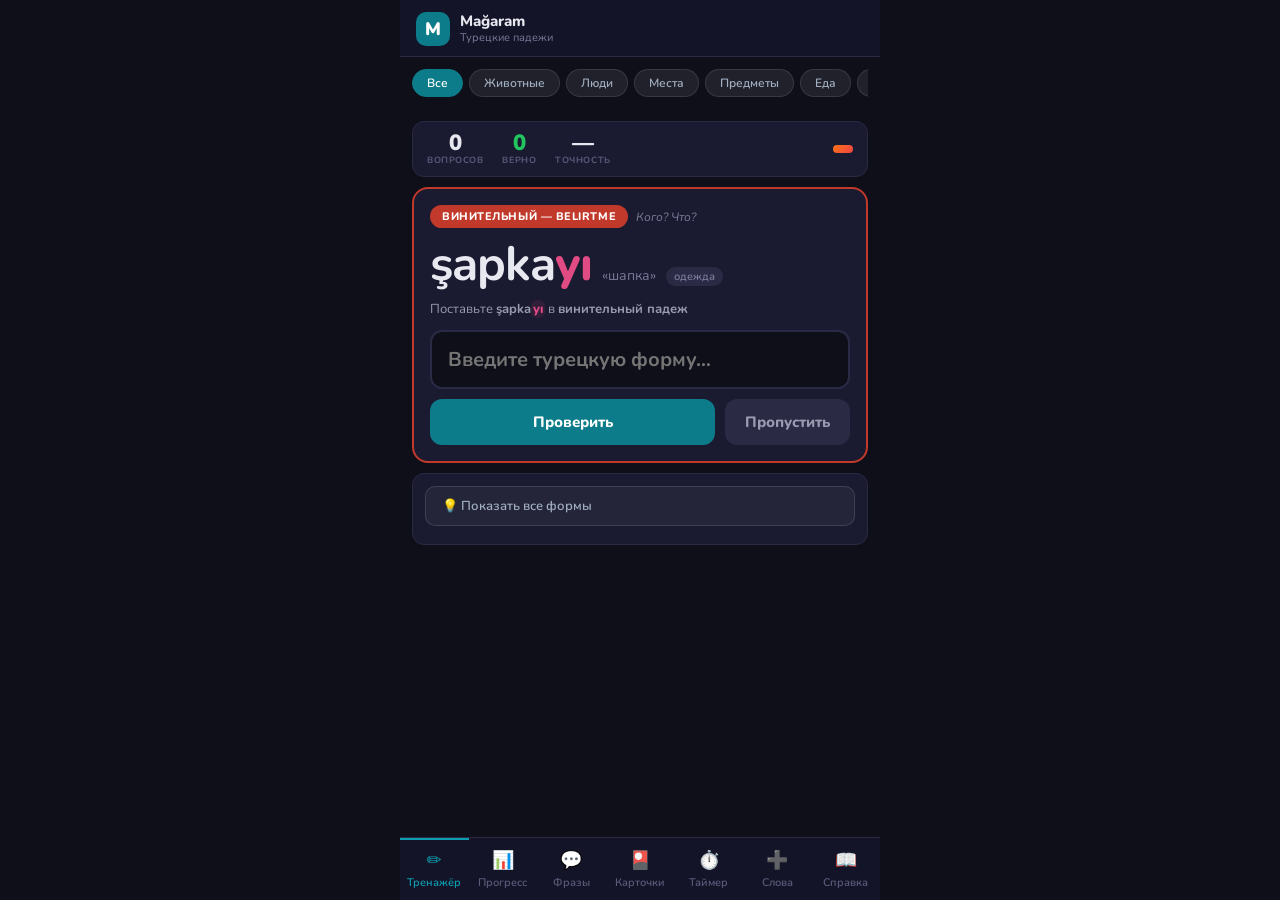
==== commit 9411216c: "Fix navigation: add data-page attributes to all nav buttons" ====
--- a/index.html
+++ b/index.html
@@ -1055,25 +1055,25 @@
 
   <!-- NAV BAR -->
   <nav class="nav-bar">
-    <button class="nav-btn active" id="nav-trainer">
+    <button class="nav-btn active" data-page="page-trainer" id="nav-trainer">
       <span class="nav-icon">✏️</span>Тренажёр
     </button>
-    <button class="nav-btn" id="nav-stats">
+    <button class="nav-btn" data-page="page-stats" id="nav-stats">
       <span class="nav-icon">📊</span>Прогресс
     </button>
-    <button class="nav-btn" id="nav-sent">
+    <button class="nav-btn" data-page="page-sent" id="nav-sent">
       <span class="nav-icon">💬</span>Фразы
     </button>
-      <button class="nav-btn" id="nav-flashcard">
+      <button class="nav-btn" data-page="page-flashcard" id="nav-flashcard">
     <span class="nav-icon">🎴</span>Карточки
   </button>
-  <button class="nav-btn" id="nav-timer">
+  <button class="nav-btn" i data-page="page-timer"d="nav-timer">
     <span class="nav-icon">⏱️</span>Таймер
   </button>
-    <button class="nav-btn" id="nav-words">
+    <button class="nav-btn" data-page="page-words" id="nav-words">
       <span class="nav-icon">➕</span>Слова
     </button>
-    <button class="nav-btn" id="nav-ref">
+    <button class="nav-btn" data-page="page-ref" id="nav-ref">
       <span class="nav-icon">📖</span>Справка
     </button>
   </nav>
--- a/style.css
+++ b/style.css
@@ -882,4 +882,240 @@
 }
 
 
-.affix-root{color:var(--text);font-weight:700}.affix-suffix{color:#e14b84;font-weight:800}.affix-word{display:inline-flex;gap:0;align-items:baseline}.sent-affix .affix-suffix,.cheat-form .affix-suffix,.task-prompt .affix-suffix{background:rgba(225,75,132,.12);padding:0 2px;border-radius:6px}+.affix-root{color:var(--text);font-weight:700}.affix-suffix{color:#e14b84;font-weight:800}.affix-word{display:inline-flex;gap:0;align-items:baseline}.sent-affix .affix-suffix,.cheat-form .affix-suffix,.task-prompt .affix-suffix{background:rgba(225,75,132,.12);padding:0 2px;border-radius:6px}
+
+/* — Toast Notifications — */
+.toast {
+  position: fixed;
+  bottom: 20px;
+  right: 20px;
+  background: #2a2a2a;
+  color: #fff;
+  padding: 16px 24px;
+  border-radius: 8px;
+  box-shadow: 0 4px 12px rgba(0,0,0,0.3);
+  opacity: 0;
+  transform: translateY(20px);
+  transition: all 0.3s ease;
+  z-index: 1000;
+  font-size: 16px;
+}
+
+.toast.show {
+  opacity: 1;
+  transform: translateY(0);
+}
+
+.toast.success {
+  background: #4CAF50;
+}
+
+.toast.error {
+  background: #f44336;
+}
+
+.toast.info {
+  background: #2196F3;
+}
+
+/* — Flashcard Mode — */
+.flashcard-container {
+  display: flex;
+  flex-direction: column;
+  align-items: center;
+  padding: 20px;
+  min-height: 80vh;
+}
+
+.flashcard-card {
+  width: 90%;
+  max-width: 500px;
+  height: 300px;
+  perspective: 1000px;
+  margin: 20px 0;
+}
+
+.flashcard-inner {
+  position: relative;
+  width: 100%;
+  height: 100%;
+  transition: transform 0.6s;
+  transform-style: preserve-3d;
+}
+
+.flashcard-card.flipped .flashcard-inner {
+  transform: rotateY(180deg);
+}
+
+.fc-front, .fc-back {
+  position: absolute;
+  width: 100%;
+  height: 100%;
+  backface-visibility: hidden;
+  display: flex;
+  align-items: center;
+  justify-content: center;
+  background: linear-gradient(135deg, #667eea 0%, #764ba2 100%);
+  border-radius: 16px;
+  box-shadow: 0 8px 24px rgba(0,0,0,0.2);
+  padding: 30px;
+  font-size: 32px;
+  font-weight: bold;
+  color: white;
+  text-align: center;
+}
+
+.fc-back {
+  transform: rotateY(180deg);
+  background: linear-gradient(135deg, #f093fb 0%, #f5576c 100%);
+}
+
+.fc-controls {
+  display: flex;
+  gap: 15px;
+  margin-top: 20px;
+}
+
+.fc-controls button {
+  padding: 12px 24px;
+  font-size: 16px;
+  border: none;
+  border-radius: 8px;
+  cursor: pointer;
+  background: #667eea;
+  color: white;
+  transition: all 0.3s;
+}
+
+.fc-controls button:hover {
+  background: #764ba2;
+  transform: translateY(-2px);
+}
+
+/* — Timer Mode — */
+.timer-container {
+  text-align: center;
+  padding: 20px;
+}
+
+.timer-display {
+  font-size: 64px;
+  font-weight: bold;
+  color: #667eea;
+  margin: 20px 0;
+  font-family: 'Courier New', monospace;
+}
+
+.timer-display.warning {
+  color: #f5576c;
+  animation: pulse 1s infinite;
+}
+
+@keyframes pulse {
+  0%, 100% { opacity: 1; }
+  50% { opacity: 0.6; }
+}
+
+.timer-stats {
+  display: flex;
+  justify-content: center;
+  gap: 30px;
+  margin: 20px 0;
+  font-size: 20px;
+}
+
+.timer-stat {
+  background: #f0f0f0;
+  padding: 15px 25px;
+  border-radius: 8px;
+  font-weight: bold;
+}
+
+/* — Favorite Button — */
+.favorite-btn {
+  background: none;
+  border: none;
+  font-size: 28px;
+  cursor: pointer;
+  margin-left: 10px;
+  transition: transform 0.2s;
+}
+
+.favorite-btn:hover {
+  transform: scale(1.2);
+}
+
+.favorite-btn.active {
+  animation: heartBeat 0.5s;
+}
+
+@keyframes heartBeat {
+  0%, 100% { transform: scale(1); }
+  25% { transform: scale(1.3); }
+  50% { transform: scale(1.1); }
+}
+
+/* — Achievements — */
+.achievement-popup {
+  position: fixed;
+  top: 50%;
+  left: 50%;
+  transform: translate(-50%, -50%) scale(0);
+  background: linear-gradient(135deg, #ffd700 0%, #ffed4e 100%);
+  padding: 30px;
+  border-radius: 16px;
+  box-shadow: 0 8px 32px rgba(0,0,0,0.3);
+  text-align: center;
+  z-index: 2000;
+  transition: transform 0.5s;
+}
+
+.achievement-popup.show {
+  transform: translate(-50%, -50%) scale(1);
+}
+
+.achievement-popup h2 {
+  font-size: 32px;
+  margin: 0 0 10px 0;
+}
+
+/* — Animations — */
+@keyframes slideIn {
+  from {
+    opacity: 0;
+    transform: translateX(-20px);
+  }
+  to {
+    opacity: 1;
+    transform: translateX(0);
+  }
+}
+
+.option {
+  animation: slideIn 0.3s ease;
+}
+
+.option:nth-child(1) { animation-delay: 0.1s; }
+.option:nth-child(2) { animation-delay: 0.2s; }
+.option:nth-child(3) { animation-delay: 0.3s; }
+.option:nth-child(4) { animation-delay: 0.4s; }
+
+/* — Streak Display — */
+.streak-display {
+  position: fixed;
+  top: 80px;
+  right: 20px;
+  background: linear-gradient(135deg, #ff6b6b 0%, #ffd93d 100%);
+  color: white;
+  padding: 10px 20px;
+  border-radius: 20px;
+  font-weight: bold;
+  font-size: 18px;
+  box-shadow: 0 4px 12px rgba(0,0,0,0.2);
+  z-index: 999;
+}
+
+.streak-display::before {
+  content: '🔥';
+  margin-right: 8px;
+}
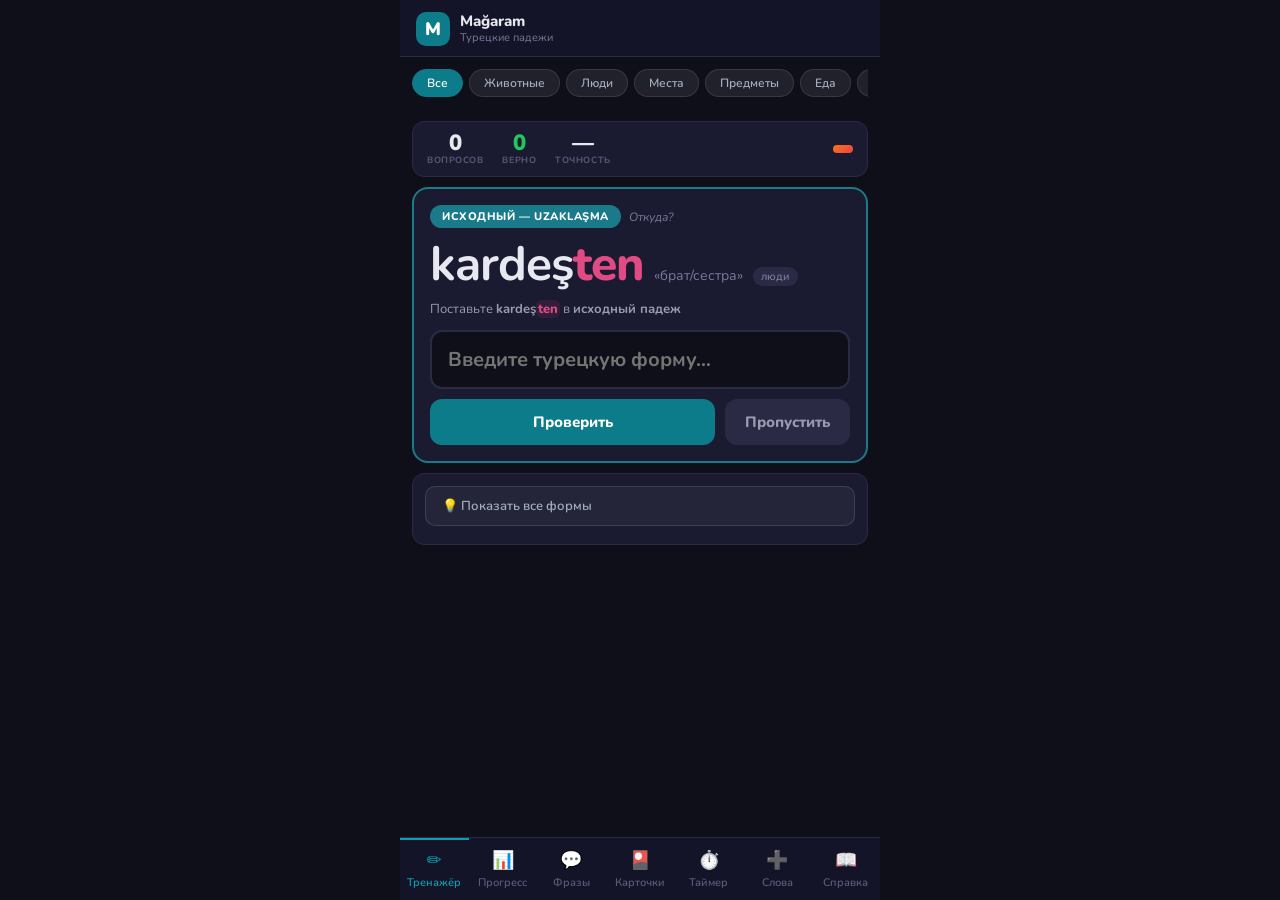
==== commit 4f404dee: "Fix nav-timer button HTML syntax error" ====
--- a/index.html
+++ b/index.html
@@ -1067,8 +1067,7 @@
       <button class="nav-btn" data-page="page-flashcard" id="nav-flashcard">
     <span class="nav-icon">🎴</span>Карточки
   </button>
-  <button class="nav-btn" i data-page="page-timer"d="nav-timer">
-    <span class="nav-icon">⏱️</span>Таймер
+    <button class="nav-btn" data-page="page-timer" id="nav-timer">    <span class="nav-icon">⏱️</span>Таймер
   </button>
     <button class="nav-btn" data-page="page-words" id="nav-words">
       <span class="nav-icon">➕</span>Слова
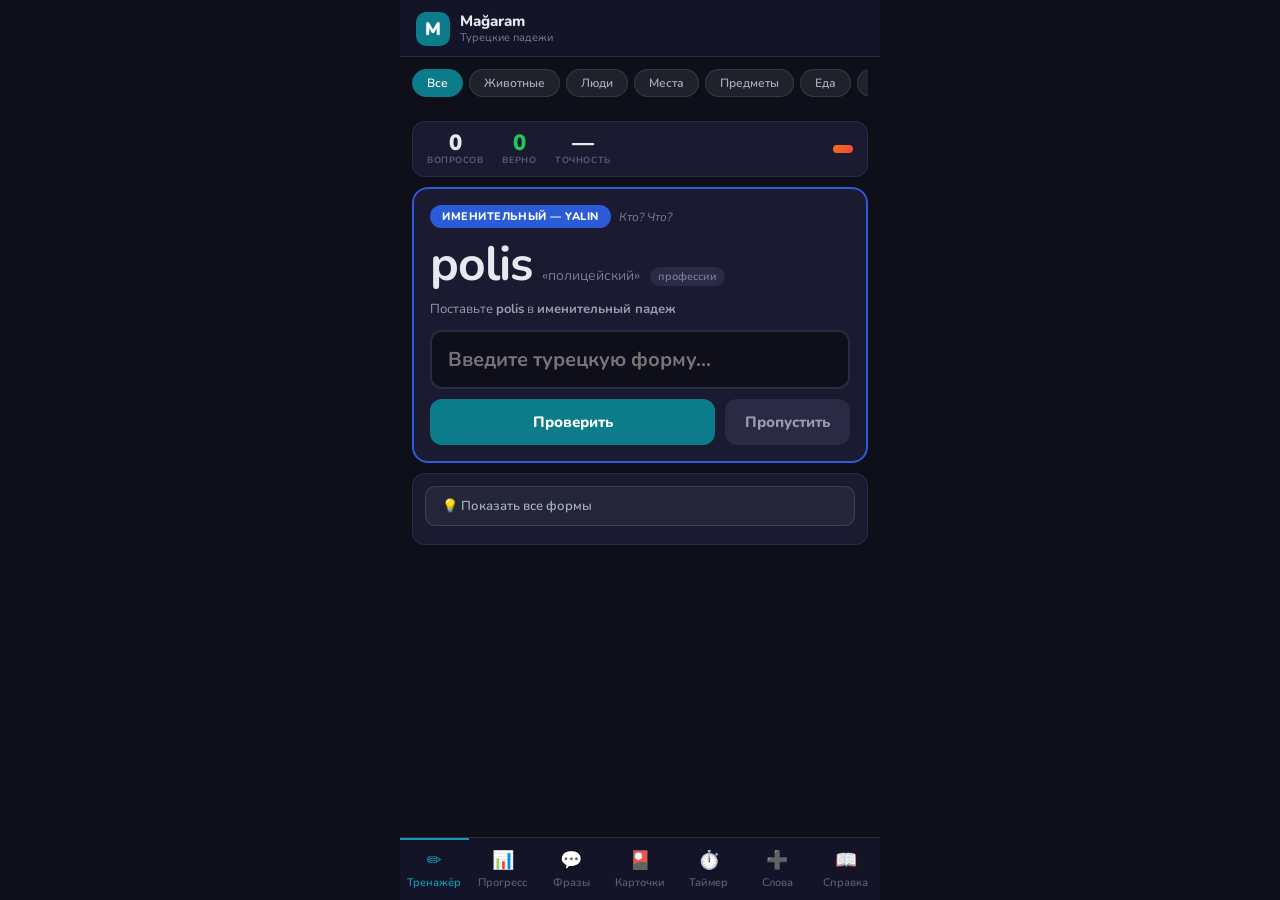
==== commit 64597d61: "Add Flashcard and Timer page HTML structure" ====
--- a/index.html
+++ b/index.html
@@ -855,6 +855,50 @@
 <!-- ═══════════════════════════════════════════════════════════════════════════ -->
 <!-- TIMER PAGE -->
 <!-- ═══════════════════════════════════════════════════════════════════════════ -->
+    
+
+    <!-- ============================ FLASHCARD PAGE ============================ -->
+    <div id="page-flashcard" class="page" style="display:none;">
+      <div class="page-title">🎴 Карточки</div>
+      
+      <div id="flashcard" class="flashcard-card">
+        <div class="card-face card-front">
+          <div id="card-front" class="card-content">kardeş</div>
+        </div>
+        <div class="card-face card-back">
+          <div id="card-back" class="card-content">брат/сестра</div>
+        </div>
+      </div>
+      
+      <div id="card-number" class="card-counter">1 / 100</div>
+      
+      <div class="btn-row" style="gap:12px; margin-top:20px;">
+        <button id="prev-card" class="btn btn-ghost">⬅ Назад</button>
+        <button id="flip-btn" class="btn btn-primary">🔄 Перевернуть</button>
+        <button id="next-card" class="btn btn-ghost">Вперёд ➡</button>
+      </div>
+    </div>
+
+
+    <!-- ============================ TIMER PAGE ============================ -->
+    <div id="page-timer" class="page" style="display:none;">
+      <div class="page-title">⏱️ Таймер - 60 сек</div>
+      
+      <div class="session-bar">
+        <div class="s-stat"><span class="s-num" id="timer-time">60s</span><span class="s-lbl">Осталось</span></div>
+        <div class="s-stat"><span class="s-num" id="timer-score">0</span><span class="s-lbl">Очков</span></div>
+      </div>
+      
+      <div class="question-card">
+        <div id="timer-question" class="question-text">Нажмите "Старт"</div>
+      </div>
+      
+      <input type="text" id="timer-answer" placeholder="Введите перевод..." class="timer-input" />
+      
+      <div class="btn-row" style="margin-top:20px;">
+        <button id="timer-start" class="btn btn-primary">▶ Старт</button>
+      </div>
+    </div>
 <div id="page-timer" class="page">
   <div style="padding: 12px; display: flex; flex-direction: column; gap: 12px;">
     
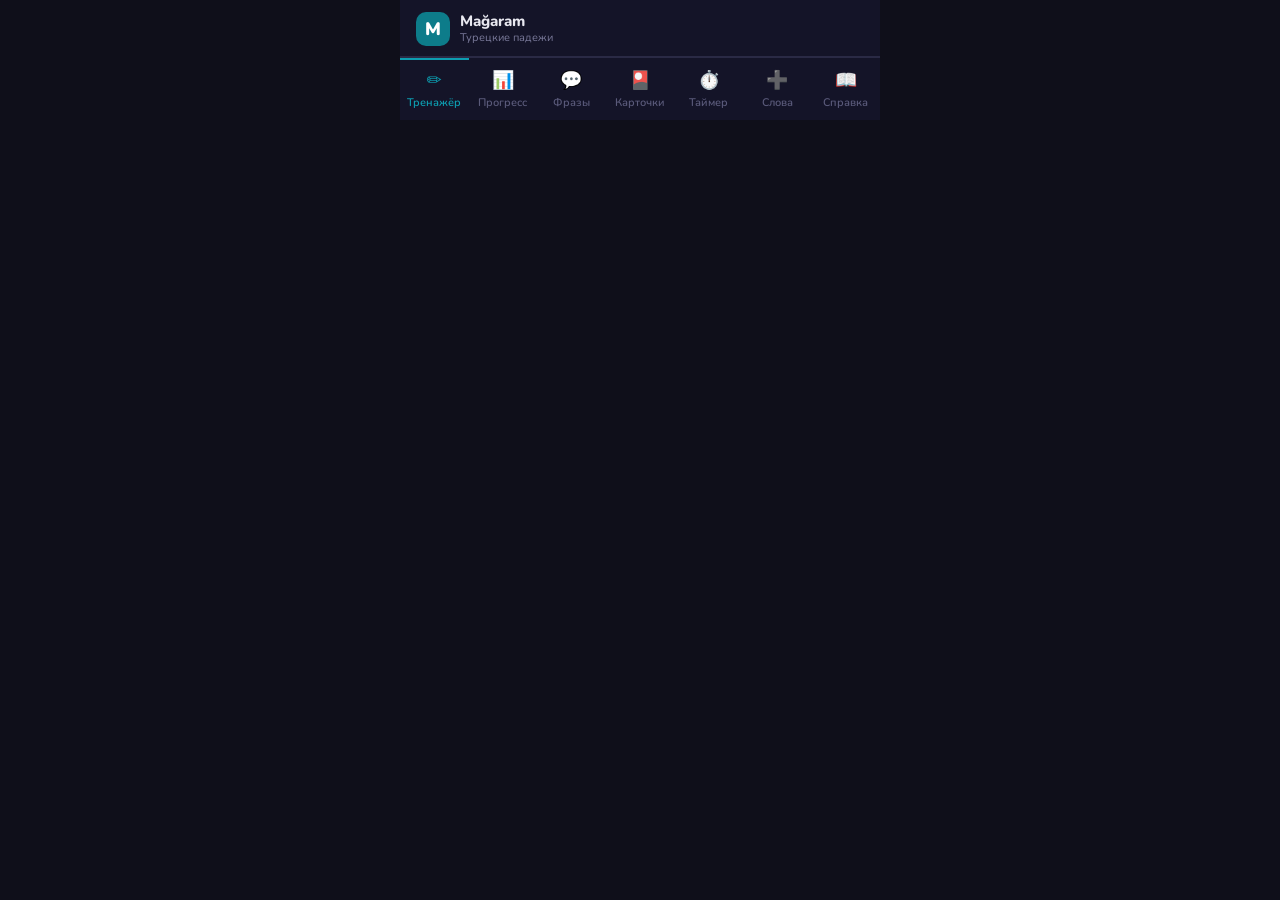
==== commit 5728ee0b: "Revert to stable version (remove Flashcard/Timer)" ====
--- a/index.html
+++ b/index.html
@@ -855,50 +855,6 @@
 <!-- ═══════════════════════════════════════════════════════════════════════════ -->
 <!-- TIMER PAGE -->
 <!-- ═══════════════════════════════════════════════════════════════════════════ -->
-    
-
-    <!-- ============================ FLASHCARD PAGE ============================ -->
-    <div id="page-flashcard" class="page" style="display:none;">
-      <div class="page-title">🎴 Карточки</div>
-      
-      <div id="flashcard" class="flashcard-card">
-        <div class="card-face card-front">
-          <div id="card-front" class="card-content">kardeş</div>
-        </div>
-        <div class="card-face card-back">
-          <div id="card-back" class="card-content">брат/сестра</div>
-        </div>
-      </div>
-      
-      <div id="card-number" class="card-counter">1 / 100</div>
-      
-      <div class="btn-row" style="gap:12px; margin-top:20px;">
-        <button id="prev-card" class="btn btn-ghost">⬅ Назад</button>
-        <button id="flip-btn" class="btn btn-primary">🔄 Перевернуть</button>
-        <button id="next-card" class="btn btn-ghost">Вперёд ➡</button>
-      </div>
-    </div>
-
-
-    <!-- ============================ TIMER PAGE ============================ -->
-    <div id="page-timer" class="page" style="display:none;">
-      <div class="page-title">⏱️ Таймер - 60 сек</div>
-      
-      <div class="session-bar">
-        <div class="s-stat"><span class="s-num" id="timer-time">60s</span><span class="s-lbl">Осталось</span></div>
-        <div class="s-stat"><span class="s-num" id="timer-score">0</span><span class="s-lbl">Очков</span></div>
-      </div>
-      
-      <div class="question-card">
-        <div id="timer-question" class="question-text">Нажмите "Старт"</div>
-      </div>
-      
-      <input type="text" id="timer-answer" placeholder="Введите перевод..." class="timer-input" />
-      
-      <div class="btn-row" style="margin-top:20px;">
-        <button id="timer-start" class="btn btn-primary">▶ Старт</button>
-      </div>
-    </div>
 <div id="page-timer" class="page">
   <div style="padding: 12px; display: flex; flex-direction: column; gap: 12px;">
     
--- a/style.css
+++ b/style.css
@@ -932,6 +932,7 @@
   max-width: 500px;
   height: 300px;
   perspective: 1000px;
+    position: relative;
   margin: 20px 0;
 }
 
@@ -1119,3 +1120,103 @@
   content: '🔥';
   margin-right: 8px;
 }
+
+
+/* ───────────────────────────────────────────────────────────────────────────────
+   FLASHCARD
+   ─────────────────────────────────────────────────────────────────────────────── */
+
+.flashcard-card {
+  width: 320px;
+  height: 200px;
+  perspective: 1000px;
+  margin: 30px auto;
+  cursor: pointer;
+}
+
+.card-face {
+  position: absolute;
+  width: 100%;
+  height: 100%;
+  backface-visibility: hidden;
+  transition: transform 0.6s;
+  border-radius: 16px;
+  display: flex;
+  align-items: center;
+  justify-content: center;
+  padding: 20px;
+  box-shadow: 0 4px 12px rgba(0,0,0,0.2);
+}
+
+.card-front {
+  background: linear-gradient(135deg, #667eea 0%, #764ba2 100%);
+  color: white;
+  transform: rotateY(0deg);
+}
+
+.card-back {
+  background: linear-gradient(135deg, #f093fb 0%, #f5576c 100%);
+  color: white;
+  transform: rotateY(180deg);
+}
+
+#flashcard.flipped .card-front {
+  transform: rotateY(-180deg);
+}
+
+#flashcard.flipped .card-back {
+  transform: rotateY(0deg);
+}
+
+.card-content {
+  font-size: 28px;
+  font-weight: bold;
+  text-align: center;
+}
+
+.card-counter {
+  text-align: center;
+  margin-top: 20px;
+  font-size: 14px;
+  color: #888;
+}
+
+/* ───────────────────────────────────────────────────────────────────────────────
+   TIMER
+   ─────────────────────────────────────────────────────────────────────────────── */
+
+.question-card {
+  background: #2a2d3a;
+  border-radius: 16px;
+  padding: 30px;
+  margin: 20px 0;
+  min-height: 100px;
+  display: flex;
+  align-items: center;
+  justify-content: center;
+}
+
+.question-text {
+  font-size: 24px;
+  font-weight: bold;
+  color: #fff;
+  text-align: center;
+}
+
+.timer-input {
+  width: 100%;
+  padding: 16px;
+  font-size: 18px;
+  border: 2px solid #444;
+  border-radius: 12px;
+  background: #1e2029;
+  color: #fff;
+  margin: 20px 0;
+  text-align: center;
+}
+
+.timer-input:focus {
+  outline: none;
+  border-color: #667eea;
+  box-shadow: 0 0 0 3px rgba(102,126,234,0.1);
+}
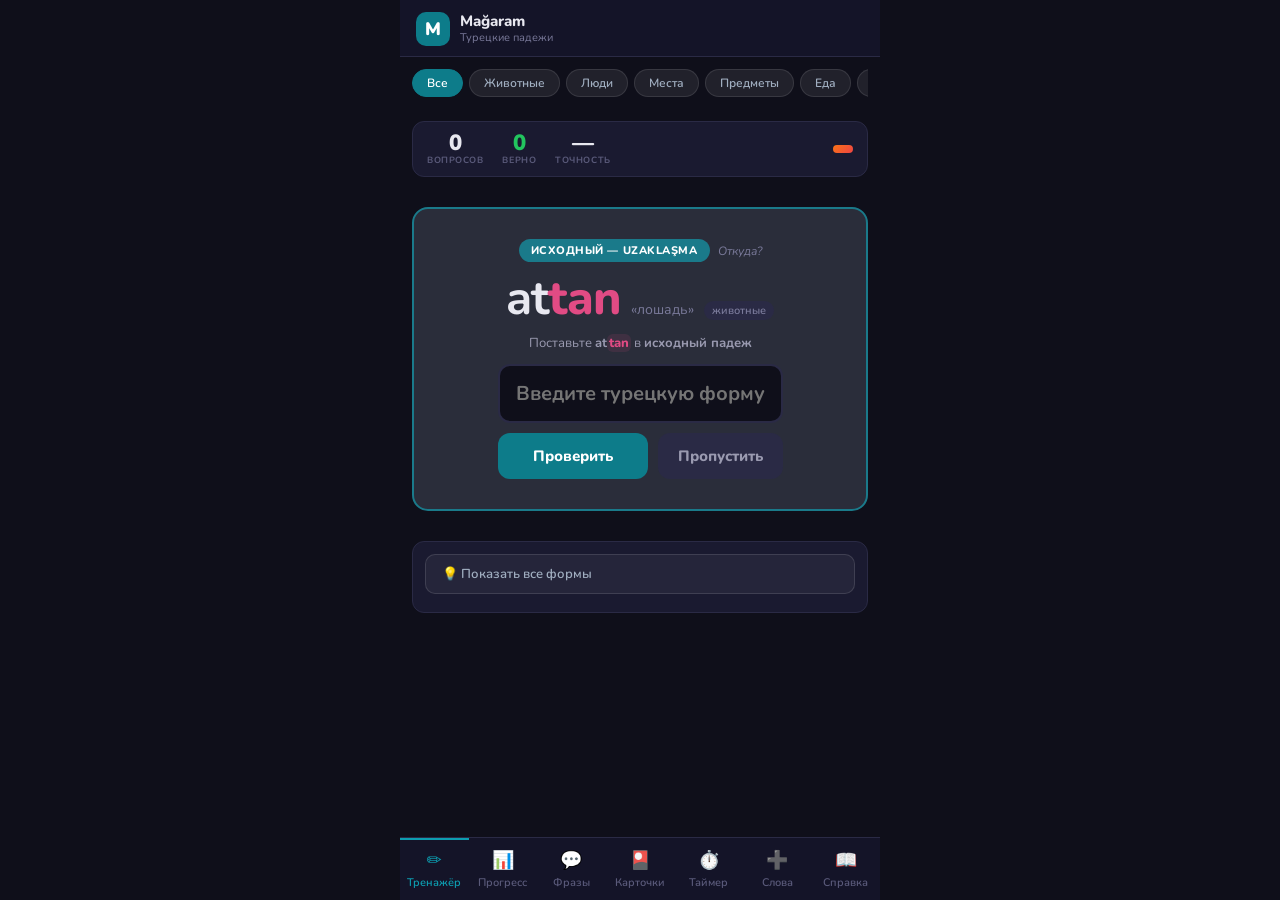
==== commit 7f376059: "Add Flashcard and Timer page HTML sections" ====
--- a/index.html
+++ b/index.html
@@ -1053,6 +1053,45 @@
     <div id="my-words-list" class="my-words-list"></div>
   </div>
 
+  <!-- ================== FLASHCARD ================== -->
+  <div id="page-flashcard" class="page">
+    <div class="section-title">🎴 Карточки</div>
+    <div class="sent-session-bar">
+      <div class="s-stat"><span class="s-num" id="fc-total">0</span><span class="s-lbl">показано</span></div>
+      <div class="s-stat"><span class="s-num c-ok" id="fc-right">0</span><span class="s-lbl">знаю</span></div>
+      <div class="s-stat"><span class="s-num" id="fc-acc">0%</span><span class="s-lbl">точность</span></div>
+    </div>
+    <div class="cat-filter" id="fc-cat-filter"></div>
+    <div id="flashcard" class="flashcard-card"></div>
+    <div class="flashcard-btns" id="fc-btns" style="display:flex;gap:12px;margin-top:12px;justify-content:center">
+      <button class="btn btn-danger" onclick="markWrong()">❌ Не знаю</button>
+      <button class="btn btn-primary" onclick="flipCard()">🔄 Перевернуть</button>
+      <button class="btn btn-success" onclick="markCorrect()">✅ Знаю</button>
+    </div>
+  </div>
+
+  <!-- ================== TIMER ================== -->
+  <div id="page-timer" class="page">
+    <div class="section-title">⏱️ Таймер</div>
+    <div class="timer-header">
+      <div class="timer-time-display" id="timer-time">60s</div>
+      <div class="timer-score-display" id="timer-score">0/0</div>
+    </div>
+    <div id="timer-input-area">
+      <div class="flashcard-card" style="text-align:center;padding:20px">
+        <div style="font-size:1.2em;color:var(--text-secondary)" id="timer-word-ru">—</div>
+        <div style="font-size:2em;font-weight:700;margin:8px 0" id="timer-word-tr">—</div>
+        <div style="color:var(--accent)" id="timer-case-name">—</div>
+      </div>
+      <input type="text" id="timer-answer" class="answer-input" placeholder="Введите форму..." autocomplete="off" autocorrect="off" autocapitalize="off" spellcheck="false" onkeydown="if(event.key==='Enter')checkTimerAnswer()" style="margin-top:12px">
+    </div>
+    <div id="timer-result-area" style="display:none;text-align:center;padding:20px">
+      <div style="font-size:1.5em;margin-bottom:8px">Время вышло!</div>
+      <div style="font-size:2em;font-weight:700" id="timer-final-score">0/0</div>
+      <button class="btn btn-primary" style="margin-top:16px" onclick="startTimer()">🔄 Начать заново</button>
+    </div>
+    <button class="btn btn-primary btn-full" style="margin-top:16px" id="btn-timer-start" onclick="startTimer()">▶️ Старт</button>
+  </div>
   <!-- NAV BAR -->
   <nav class="nav-bar">
     <button class="nav-btn active" data-page="page-trainer" id="nav-trainer">
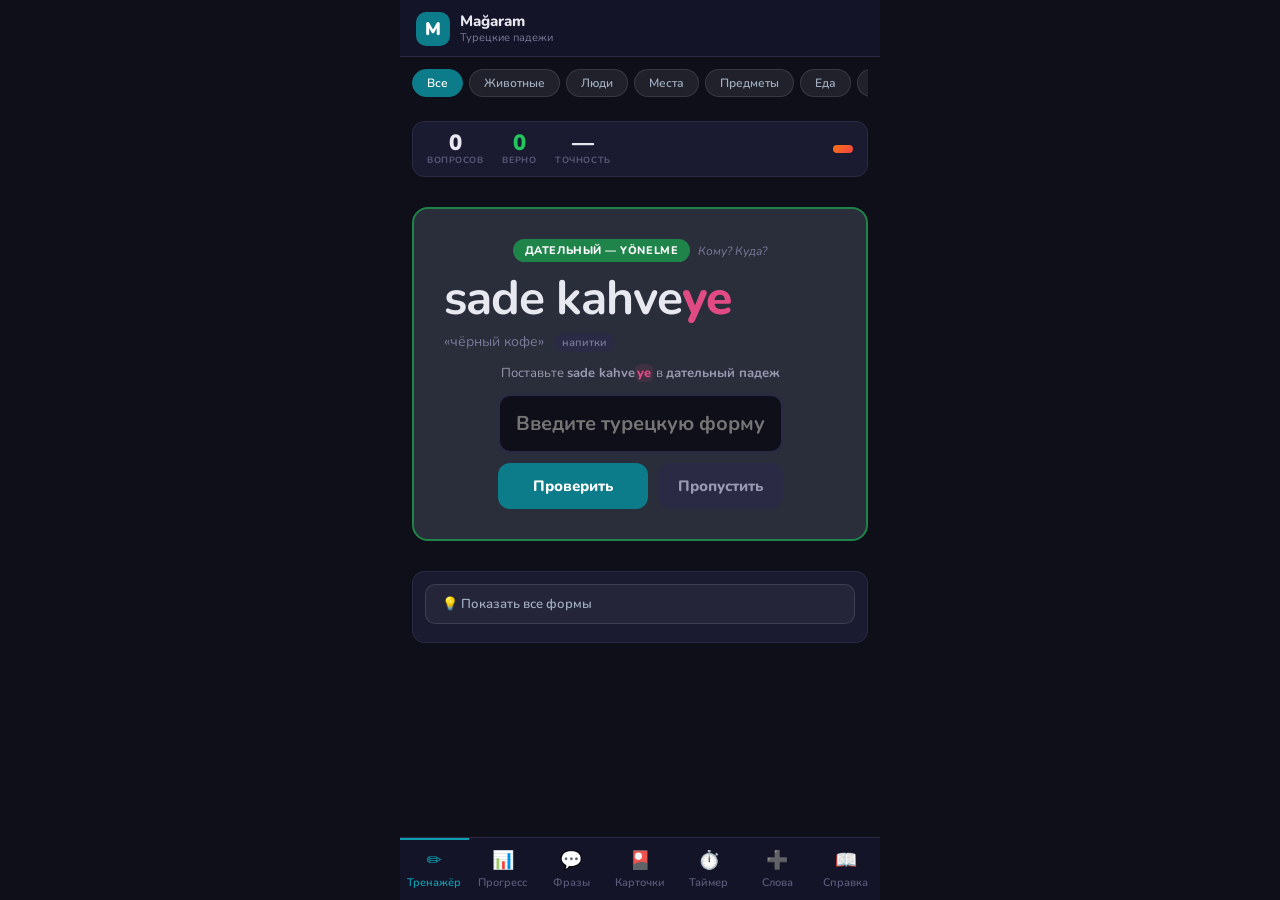
==== commit 1e7b47e0: "Remove duplicate flashcard/timer HTML sections from page-sent" ====
--- a/index.html
+++ b/index.html
@@ -827,68 +827,7 @@
   <div id="page-sent" class="page">
     <div class="page-title">Предложения</div>
 
-    <!-- ═══════════════════════════════════════════════════════════════════════════ -->
-<!-- FLASHCARD PAGE -->
-<!-- ═══════════════════════════════════════════════════════════════════════════ -->
-<div id="page-flashcard" class="page">
-  <div style="padding: 12px; display: flex; flex-direction: column; gap: 12px;">
     
-    <!-- Session bar -->
-    <div class="session-bar">
-      <div class="s-stat"><span class="s-num" id="fc-total">0</span><span class="s-lbl">попыток</span></div>
-      <div class="s-stat"><span class="s-num c-ok" id="fc-right">0</span><span class="s-lbl">верно</span></div>
-      <div class="s-stat"><span class="s-num c-warn" id="fc-acc">—</span><span class="s-lbl">точность</span></div>
-    </div>
-    
-    <!-- Flashcard -->
-    <div id="flashcard" class="flashcard-card" onclick="flipCard()"></div>
-    
-    <!-- Buttons -->
-    <div class="btn-row">
-      <button class="btn btn-ghost" onclick="markWrong()">❌ Не знаю</button>
-      <button class="btn btn-primary" onclick="markCorrect()">✅ Знаю</button>
-    </div>
-    
-  </div>
-</div>
-
-<!-- ═══════════════════════════════════════════════════════════════════════════ -->
-<!-- TIMER PAGE -->
-<!-- ═══════════════════════════════════════════════════════════════════════════ -->
-<div id="page-timer" class="page">
-  <div style="padding: 12px; display: flex; flex-direction: column; gap: 12px;">
-    
-    <!-- Timer bar -->
-    <div class="session-bar">
-      <div class="s-stat"><span class="s-num c-err" id="timer-time">60s</span><span class="s-lbl">осталось</span></div>
-      <div class="s-stat"><span class="s-num c-ok" id="timer-score">0/0</span><span class="s-lbl">счёт</span></div>
-    </div>
-    
-    <!-- Question card -->
-    <div class="question-card">
-      <div class="word-display">
-        <span class="word-tr" id="timer-word-tr">kedi</span>
-        <span class="word-ru" id="timer-word-ru">«кошка»</span>
-      </div>
-      <div class="task-prompt">Поставьте в <b id="timer-case-name">винительный</b> падеж</div>
-      
-      <!-- Input -->
-      <div id="timer-input-area" class="input-area">
-        <input type="text" id="timer-answer" class="answer-input" placeholder="Введите форму...">
-      </div>
-      
-      <!-- Result -->
-      <div id="timer-result-area" style="display: none;" class="result-area res-ok">
-        <div class="res-verdict ok">Время вышло!</div>
-        <div class="res-correct" id="timer-final-score">0/0</div>
-        <button class="btn btn-primary btn-full" onclick="startTimer()">🔄 Начать заново</button>
-      </div>
-    </div>
-    
-    <button class="btn btn-primary btn-full" onclick="startTimer()" id="timer-start-btn">▶️ Старт</button>
-  </div>
-</div>
-
     <!-- Mode switch: Фразы / Диалоги -->
     <div class="mode-switch">
       <button class="mode-btn active" id="mode-phrases">Фразы</button>
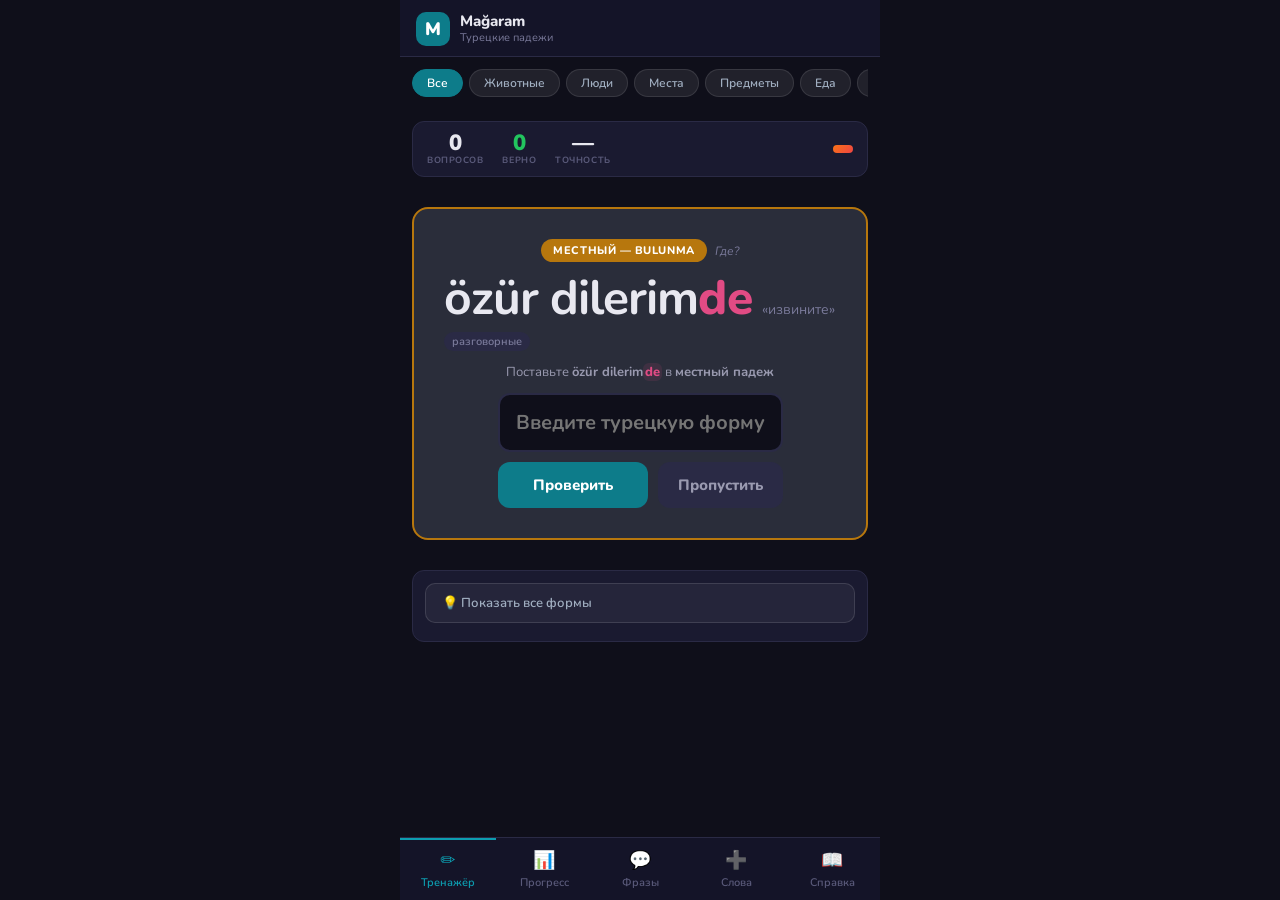
==== commit 01ea9465: "Remove flashcard and timer navigation buttons" ====
--- a/index.html
+++ b/index.html
@@ -1042,11 +1042,6 @@
     <button class="nav-btn" data-page="page-sent" id="nav-sent">
       <span class="nav-icon">💬</span>Фразы
     </button>
-      <button class="nav-btn" data-page="page-flashcard" id="nav-flashcard">
-    <span class="nav-icon">🎴</span>Карточки
-  </button>
-    <button class="nav-btn" data-page="page-timer" id="nav-timer">    <span class="nav-icon">⏱️</span>Таймер
-  </button>
     <button class="nav-btn" data-page="page-words" id="nav-words">
       <span class="nav-icon">➕</span>Слова
     </button>
--- a/style.css
+++ b/style.css
@@ -944,32 +944,40 @@
   transform-style: preserve-3d;
 }
 
-.flashcard-card.flipped .flashcard-inner {
-  transform: rotateY(180deg);
-}
-
-.fc-front, .fc-back {
+.flashcard-card { transform-style: preserve-3d; cursor: pointer; transition: transform 0.6s; }
+
+.card-front, .card-back {
   position: absolute;
   width: 100%;
-  height: 100%;
+    height: 100%;
   backface-visibility: hidden;
   display: flex;
-  align-items: center;
-  justify-content: center;
+    flex-direction: column;
+  align-items: stretch;
+  justify-content: flex-start;
   background: linear-gradient(135deg, #667eea 0%, #764ba2 100%);
   border-radius: 16px;
   box-shadow: 0 8px 24px rgba(0,0,0,0.2);
-  padding: 30px;
-  font-size: 32px;
+  padding: 16px;
+  font-size: 14px;
   font-weight: bold;
   color: white;
   text-align: center;
 }
 
-.fc-back {
+.card-back {
   transform: rotateY(180deg);
   background: linear-gradient(135deg, #f093fb 0%, #f5576c 100%);
 }
+.fc-header { display: flex; align-items: center; justify-content: space-between; margin-bottom: 8px; }
+.fc-cat { font-size: 11px; font-weight: 700; background: rgba(255,255,255,0.2); padding: 3px 8px; border-radius: 12px; }
+.fc-fav-btn { background: none; border: none; font-size: 20px; cursor: pointer; color: white; line-height: 1; }
+.fc-word { font-size: 28px; font-weight: 900; flex: 1; display: flex; align-items: center; justify-content: center; }
+.fc-hint { font-size: 12px; opacity: 0.7; text-align: center; margin-top: auto; padding-top: 8px; }
+.fc-tr { font-size: 28px; font-weight: 900; text-align: center; margin-bottom: 12px; }
+.fc-forms { display: flex; flex-direction: column; gap: 4px; overflow-y: auto; flex: 1; }
+.fc-form { font-size: 12px; }
+.fc-case { font-weight: 700; opacity: 0.8; }
 
 .fc-controls {
   display: flex;
@@ -994,7 +1002,7 @@
 }
 
 /* — Timer Mode — */
-.timer-container {
+#page-timer { padding: 16px; gap: 12px; } #page-flashcard { padding: 16px; gap: 12px; } .timer-container {
   text-align: center;
   padding: 20px;
 }
@@ -1026,7 +1034,7 @@
 }
 
 .timer-stat {
-  background: #f0f0f0;
+  background: #1a1a30; color: #e8e8f0;
   padding: 15px 25px;
   border-radius: 8px;
   font-weight: bold;
@@ -1217,6 +1225,6 @@
 
 .timer-input:focus {
   outline: none;
-  border-color: #667eea;
+  border-color: #667eea; } /* ─── Timer & Flashcard Page IDs ─── */ #timer-time { font-size: 48px; font-weight: 900; color: #0d9db0; display: block; text-align: center; letter-spacing: -.02em; } #timer-score { font-size: 20px; font-weight: 700; color: #9a9ab0; display: block; text-align: center; margin-top: -8px; } #timer-word-ru { font-size: 22px; font-weight: 800; color: #e8e8f0; display: block; text-align: center; margin-top: 12px; } #timer-word-tr { font-size: 16px; color: #7a7a9a; display: block; text-align: center; } #timer-case-name { font-size: 13px; background: #1a1a30; border: 1px solid #2a2a45; color: #0d9db0; padding: 4px 12px; border-radius: 999px; display: inline-block; margin: 8px auto; } #page-timer .page-title { display: flex; align-items: center; gap: 8px; } .timer-display-row { display: flex; flex-direction: column; align-items: center; background: #1a1a30; border-radius: 16px; border: 1px solid #2a2a45; padding: 20px; margin-bottom: 12px; } /* remove duplicate brace */ .timer-input:focus { outline: none;
   box-shadow: 0 0 0 3px rgba(102,126,234,0.1);
 }
